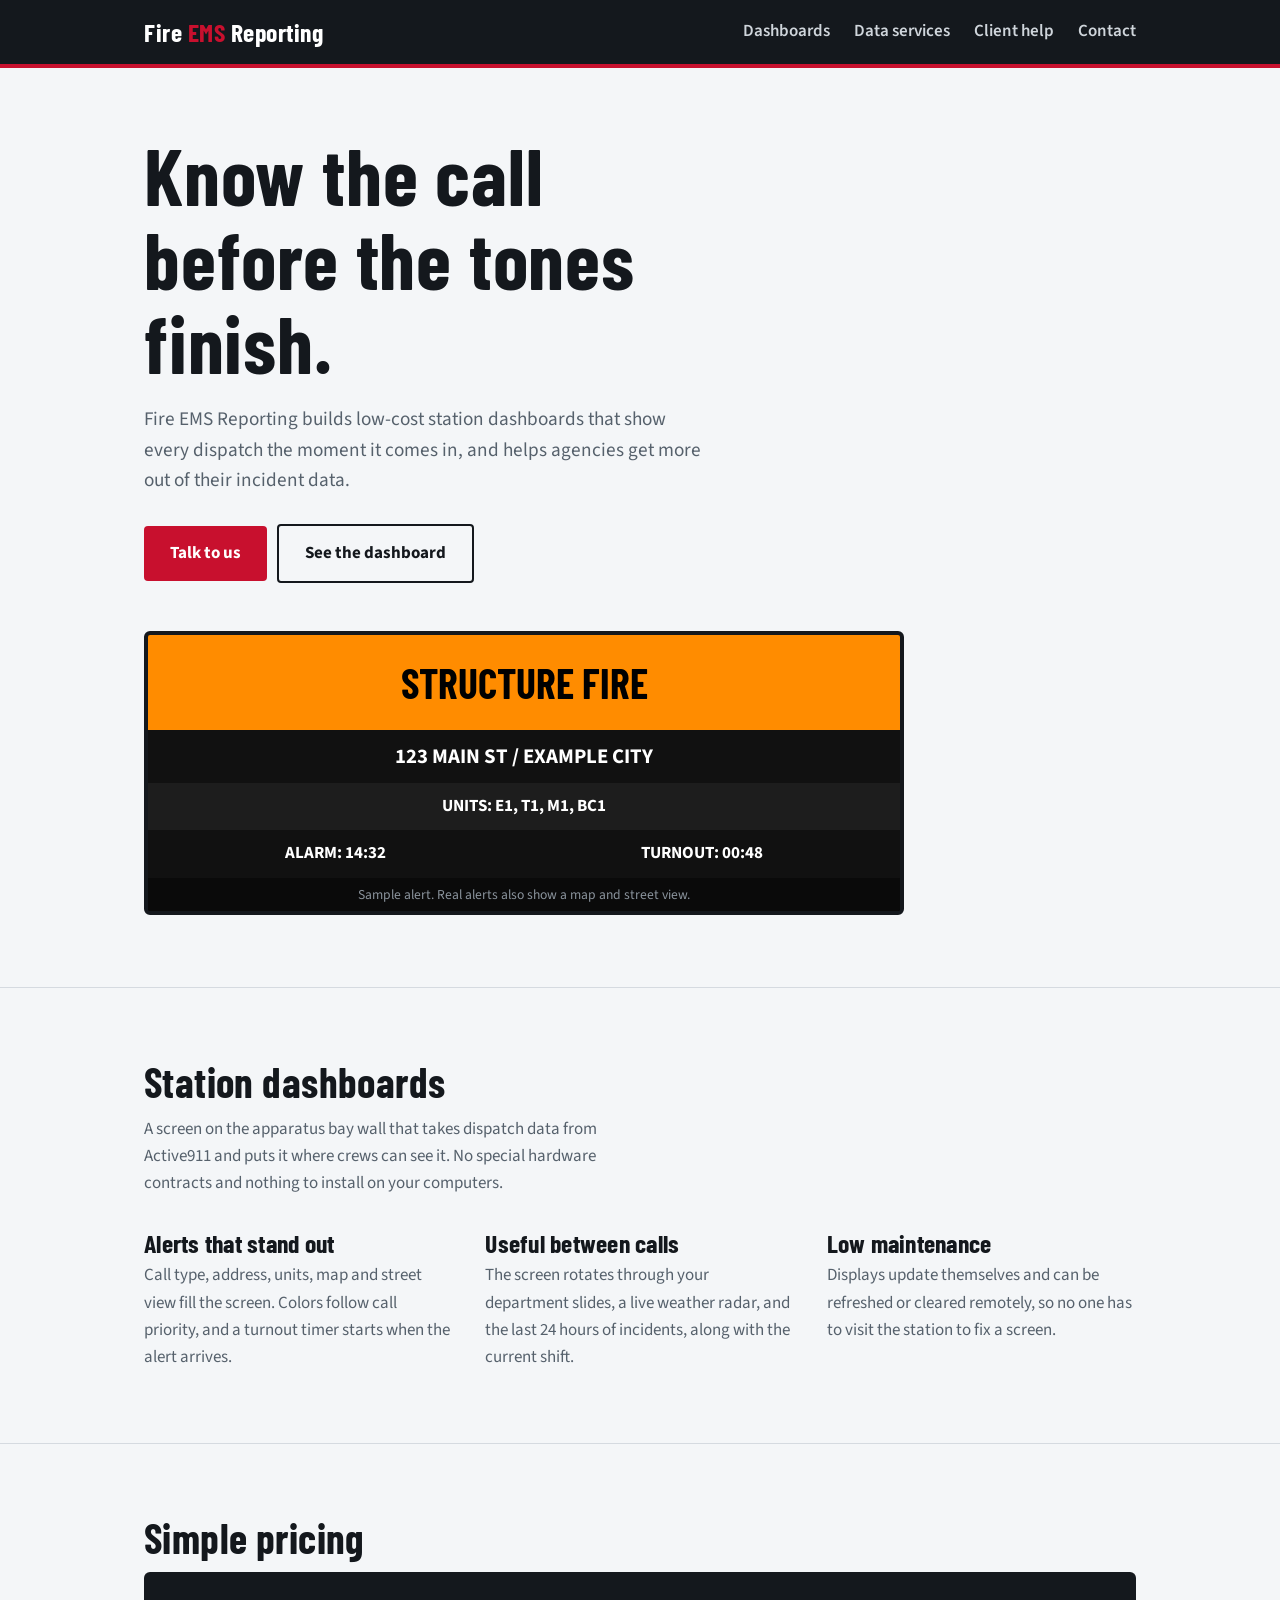
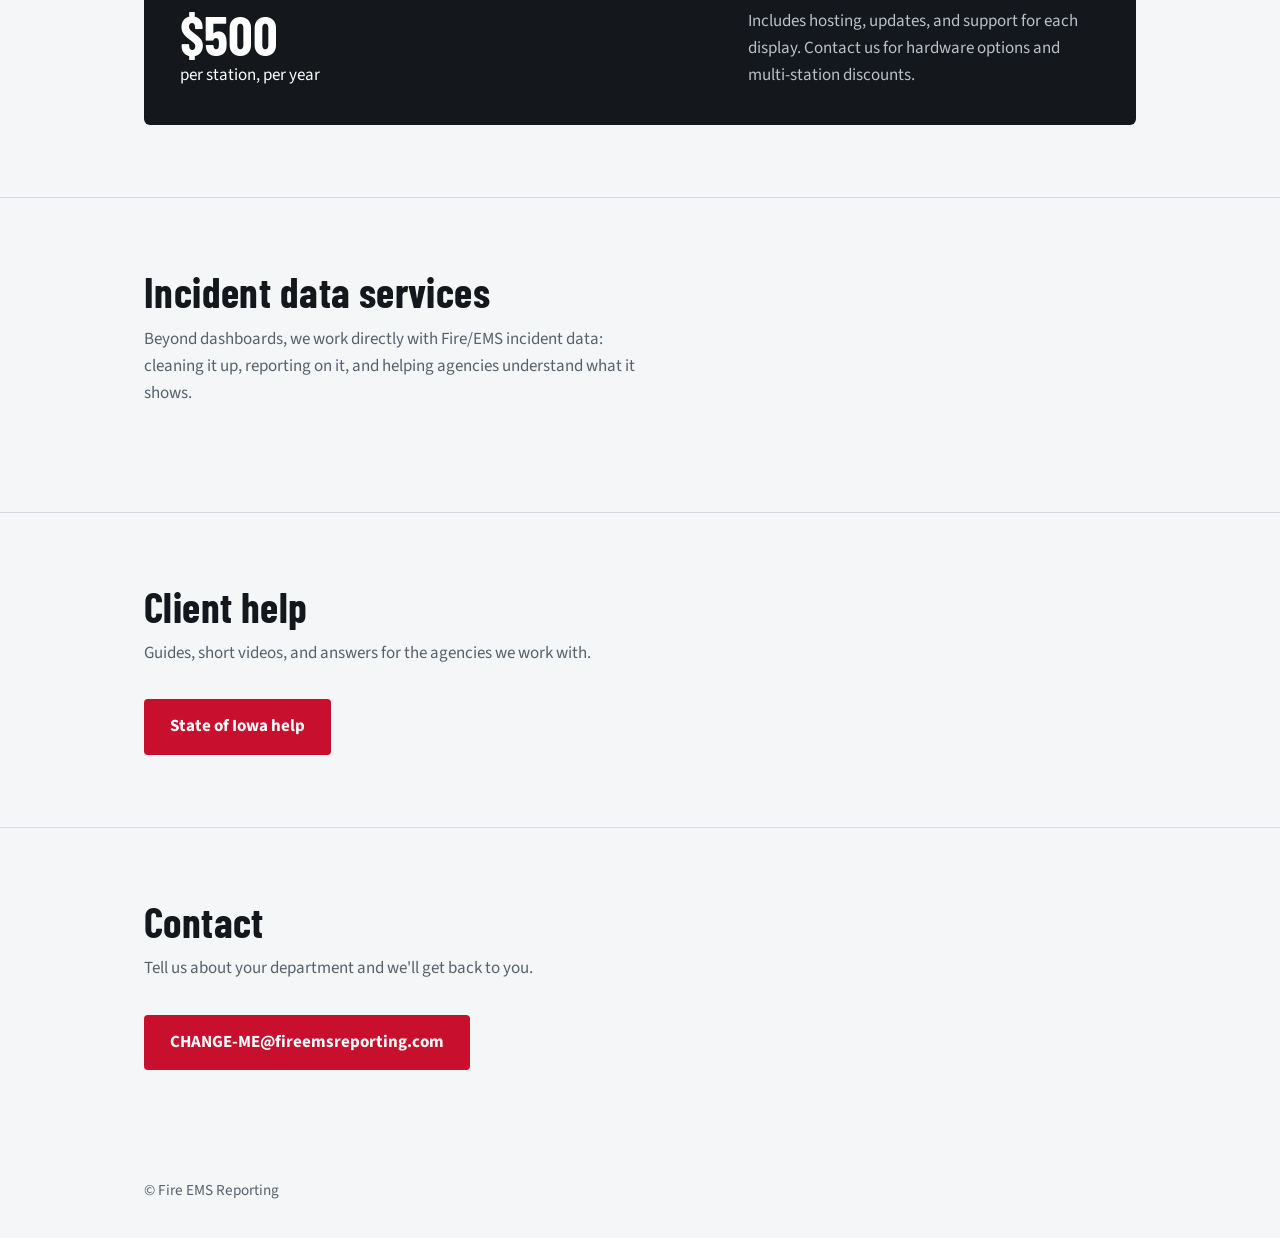
==== index.html @ 2711199d "Initial commit" ====
<!DOCTYPE html>
<html lang="en">
<head>
<!-- FER Website v1.1_20261011_1700 -->
<meta charset="UTF-8">
<meta name="viewport" content="width=device-width, initial-scale=1">
<title>Fire EMS Reporting | Station dashboards and incident data services</title>
<meta name="description" content="Live dispatch dashboards for fire stations and incident data services for Fire/EMS agencies.">
<link rel="preconnect" href="https://fonts.googleapis.com">
<link rel="preconnect" href="https://fonts.gstatic.com" crossorigin>
<link href="https://fonts.googleapis.com/css2?family=Barlow+Condensed:wght@600;700&family=Source+Sans+3:wght@400;600;700&display=swap" rel="stylesheet">
<link rel="stylesheet" href="style.css">
</head>
<body>
<header class="site"><div class="wrap">
  <a class="brand" href="/">Fire <b>EMS</b> Reporting</a>
  <nav><a href="#dashboards">Dashboards</a><a href="#services">Data services</a><a href="#clients">Client help</a><a href="#contact">Contact</a></nav>
</div></header>

<main>
<section class="hero"><div class="wrap">
  <h1>Know the call before the tones finish.</h1>
  <p>Fire EMS Reporting builds low-cost station dashboards that show every dispatch the moment it comes in, and helps agencies get more out of their incident data.</p>
  <a class="btn" href="#contact">Talk to us</a><a class="btn alt" href="#dashboards">See the dashboard</a>
  <div class="screen" aria-label="Example of the station dashboard alert screen">
    <div class="nature">STRUCTURE FIRE</div>
    <div class="addr">123 MAIN ST / EXAMPLE CITY</div>
    <div class="units">UNITS: E1, T1, M1, BC1</div>
    <div class="timers"><span>ALARM: 14:32</span><span>TURNOUT: 00:48</span></div>
    <div class="cap">Sample alert. Real alerts also show a map and street view.</div>
  </div>
</div></section>

<section id="dashboards"><div class="wrap">
  <h2>Station dashboards</h2>
  <p class="lede">A screen on the apparatus bay wall that takes dispatch data from Active911 and puts it where crews can see it. No special hardware contracts and nothing to install on your computers.</p>
  <div class="cols">
    <div><h3>Alerts that stand out</h3><p>Call type, address, units, map and street view fill the screen. Colors follow call priority, and a turnout timer starts when the alert arrives.</p></div>
    <div><h3>Useful between calls</h3><p>The screen rotates through your department slides, a live weather radar, and the last 24 hours of incidents, along with the current shift.</p></div>
    <div><h3>Low maintenance</h3><p>Displays update themselves and can be refreshed or cleared remotely, so no one has to visit the station to fix a screen.</p></div>
  </div>
</div></section>

<section id="pricing"><div class="wrap">
  <h2>Simple pricing</h2>
  <div class="price">
    <div><div class="amt">$500</div><div>per station, per year</div></div>
    <p>Includes hosting, updates, and support for each display. Contact us for hardware options and multi-station discounts.</p>
  </div>
</div></section>

<section id="services"><div class="wrap">
  <h2>Incident data services</h2>
  <p class="lede">Beyond dashboards, we work directly with Fire/EMS incident data: cleaning it up, reporting on it, and helping agencies understand what it shows.</p>
</div></section>

<section id="clients"><div class="wrap">
  <h2>Client help</h2>
  <p class="lede">Guides, short videos, and answers for the agencies we work with.</p>
  <a class="btn" href="iowa/">State of Iowa help</a>
</div></section>

<section id="contact" style="border-bottom:0"><div class="wrap">
  <h2>Contact</h2>
  <p class="lede">Tell us about your department and we'll get back to you.</p>
  <a class="btn" href="mailto:CHANGE-ME@fireemsreporting.com">CHANGE-ME@fireemsreporting.com</a>
</div></section>
</main>

<footer><div class="wrap">&copy; Fire EMS Reporting</div></footer>
</body>
</html>
---- style.css ----
/* FER Website v1.1_20261011_1700 */
:root{--bg:#F4F6F8;--ink:#14181D;--steel:#56616C;--line:#D5DAE0;--red:#C8102E;--amber:#FF8C00;--panel:#14181D;--white:#fff}
*{box-sizing:border-box;margin:0;padding:0}
html{scroll-behavior:smooth}
body{background:var(--bg);color:var(--ink);font-family:'Source Sans 3',system-ui,sans-serif;font-size:1.0625rem;line-height:1.6}
h1,h2,h3{font-family:'Barlow Condensed','Arial Narrow',sans-serif;line-height:1.05;letter-spacing:.01em}
a{color:var(--red)}
a:focus-visible,summary:focus-visible,.btn:focus-visible{outline:3px solid var(--amber);outline-offset:3px}
.wrap{max-width:1040px;margin:0 auto;padding:0 24px}
header.site{background:var(--panel);border-bottom:4px solid var(--red)}
header.site .wrap{display:flex;align-items:center;justify-content:space-between;height:64px}
.brand{font-family:'Barlow Condensed',sans-serif;font-weight:700;font-size:1.6rem;color:var(--white);text-decoration:none;letter-spacing:.02em}
.brand b{color:var(--red)}
nav a{color:#cfd5db;text-decoration:none;margin-left:24px;font-weight:600}
nav a:hover{color:var(--white)}
section{padding:72px 0;border-bottom:1px solid var(--line)}
section h2{font-size:2.6rem;font-weight:700;margin-bottom:12px}
.lede{color:var(--steel);max-width:62ch;margin-bottom:32px}
.hero{padding:64px 0 72px}
.hero h1{font-size:clamp(2.8rem,7vw,5rem);font-weight:700;max-width:14ch}
.hero p{max-width:56ch;margin:20px 0 28px;color:var(--steel);font-size:1.2rem}
.btn{display:inline-block;background:var(--red);color:var(--white);padding:14px 26px;border-radius:4px;font-weight:700;text-decoration:none}
.btn.alt{background:transparent;color:var(--ink);border:2px solid var(--ink);margin-left:10px}
.screen{margin-top:48px;background:#000;border:4px solid var(--panel);border-radius:6px;overflow:hidden;max-width:760px}
.screen .nature{background:var(--amber);color:#000;font-family:'Barlow Condensed',sans-serif;font-weight:700;font-size:clamp(1.6rem,4.5vw,2.6rem);text-align:center;padding:14px;animation:pulse 1.4s infinite}
.screen .addr{background:#111;color:#fff;text-align:center;padding:10px;font-weight:700;font-size:clamp(.95rem,2.4vw,1.3rem)}
.screen .units{background:#1d1d1d;color:#fff;text-align:center;padding:10px;font-weight:700}
.screen .timers{display:flex;justify-content:space-around;background:#111;color:#fff;padding:10px;font-weight:700}
.screen .cap{background:#0a0a0a;color:#8a939c;font-size:.85rem;text-align:center;padding:6px}
@keyframes pulse{50%{background:#FF5F00}}
@media (prefers-reduced-motion:reduce){.screen .nature{animation:none}}
.cols{display:grid;grid-template-columns:repeat(auto-fit,minmax(260px,1fr));gap:32px}
.cols h3{font-size:1.6rem;margin-bottom:6px}
.cols p{color:var(--steel)}
.price{background:var(--panel);color:var(--white);padding:36px;border-radius:6px;display:flex;flex-wrap:wrap;gap:24px;align-items:center;justify-content:space-between}
.price .amt{font-family:'Barlow Condensed',sans-serif;font-size:3.4rem;font-weight:700;line-height:1}
.price p{color:#b9c1c9;max-width:44ch}
.videos{display:grid;grid-template-columns:repeat(auto-fit,minmax(280px,1fr));gap:24px}
.vid{background:var(--white);border:1px solid var(--line);border-radius:6px;overflow:hidden}
.vid .frame{aspect-ratio:16/9;background:#e3e7eb;display:flex;align-items:center;justify-content:center;color:var(--steel);font-weight:600}
.vid iframe{width:100%;height:100%;border:0}
.vid h3{font-size:1.3rem;padding:14px 16px 2px}
.vid p{padding:0 16px 16px;color:var(--steel);font-size:.95rem}
details{background:var(--white);border:1px solid var(--line);border-radius:6px;padding:16px 20px;margin-bottom:10px}
summary{font-weight:700;cursor:pointer}
details p{margin-top:10px;color:var(--steel)}
footer{padding:36px 0;color:var(--steel);font-size:.95rem}
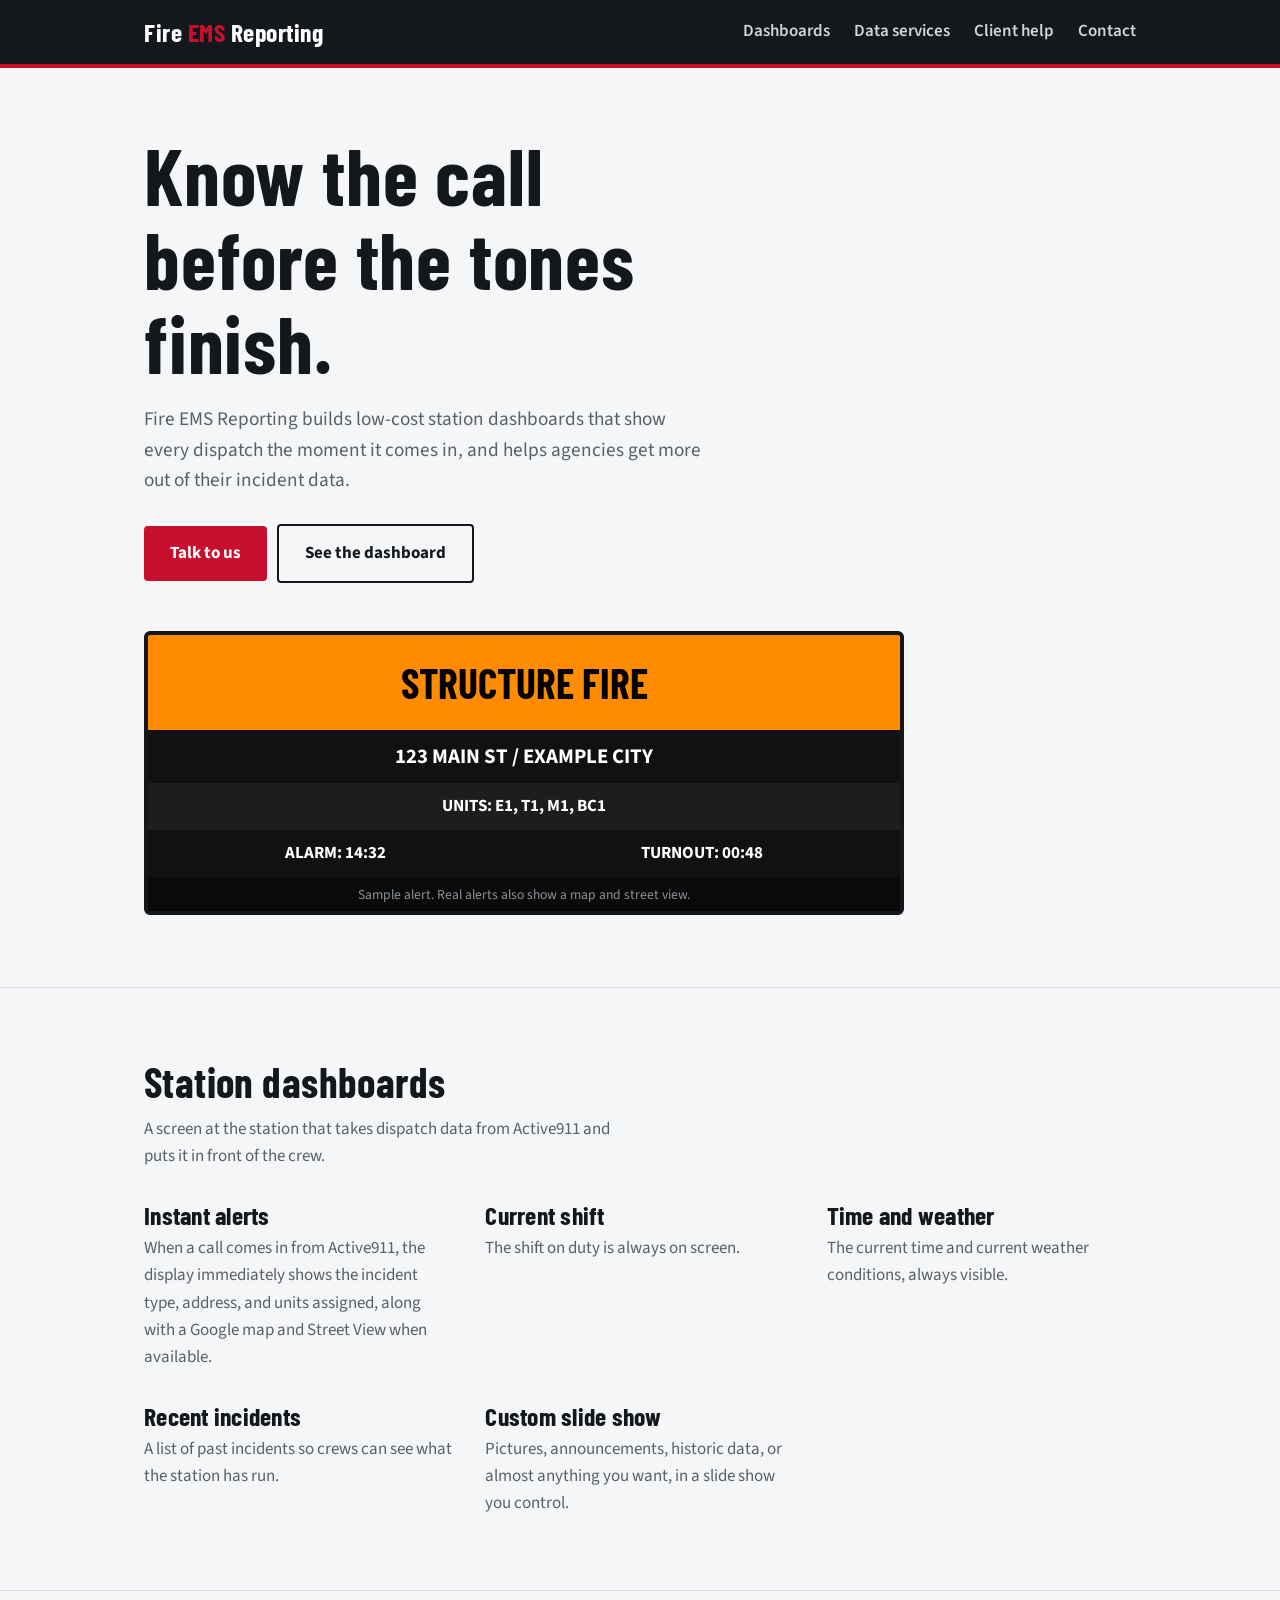
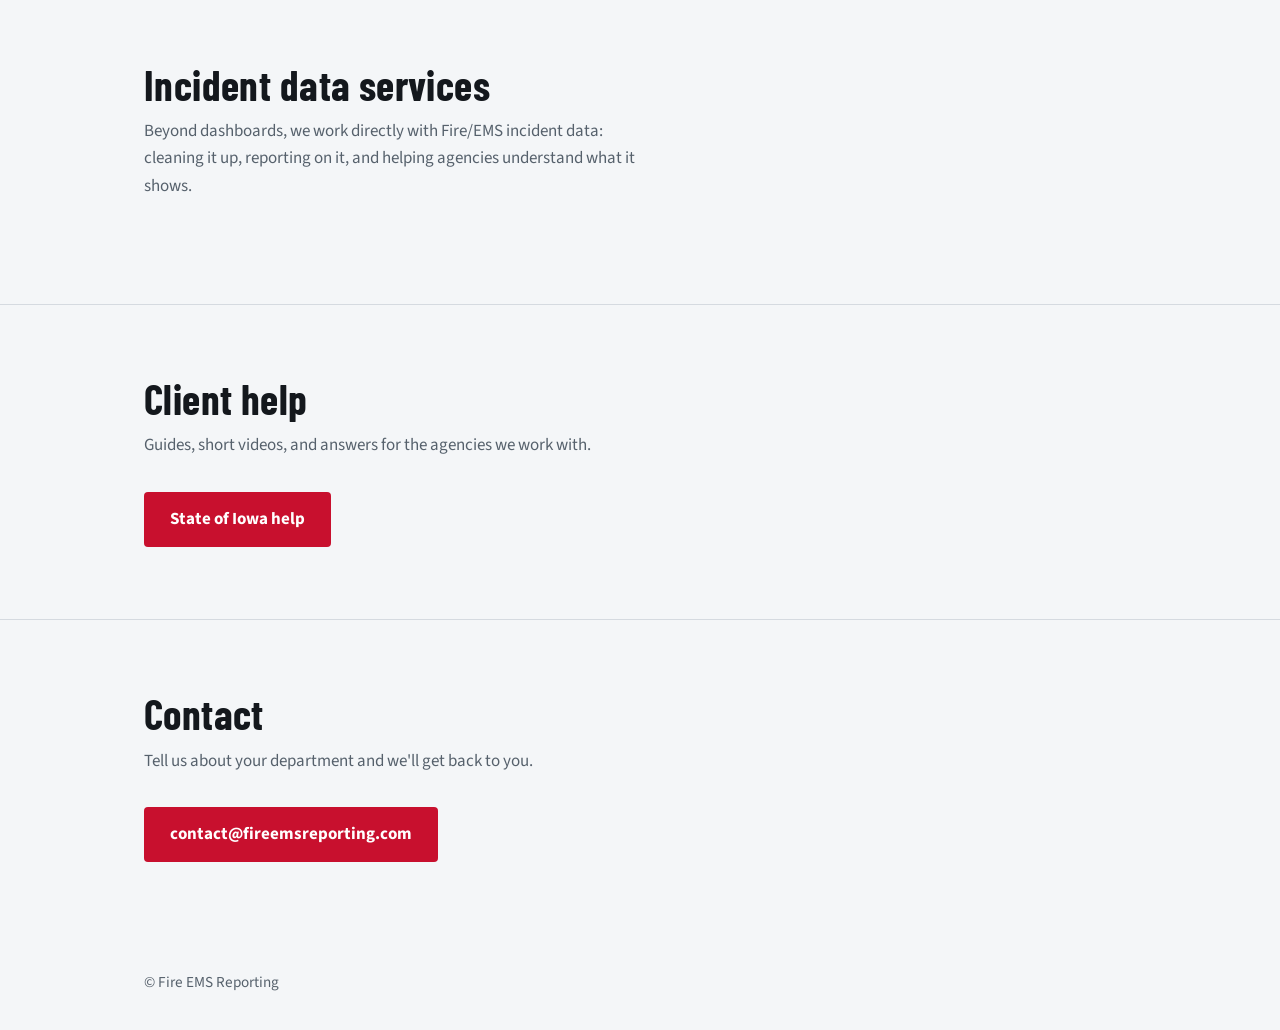
==== commit 874642e4: "Add Updated pricing" ====
--- a/index.html
+++ b/index.html
@@ -1,7 +1,7 @@
 <!DOCTYPE html>
 <html lang="en">
 <head>
-<!-- FER Website v1.1_20261011_1700 -->
+<!-- FER Website v1.3_20261011_1725 -->
 <meta charset="UTF-8">
 <meta name="viewport" content="width=device-width, initial-scale=1">
 <title>Fire EMS Reporting | Station dashboards and incident data services</title>
@@ -33,19 +33,13 @@
 
 <section id="dashboards"><div class="wrap">
   <h2>Station dashboards</h2>
-  <p class="lede">A screen on the apparatus bay wall that takes dispatch data from Active911 and puts it where crews can see it. No special hardware contracts and nothing to install on your computers.</p>
+  <p class="lede">A screen at the station that takes dispatch data from Active911 and puts it in front of the crew.</p>
   <div class="cols">
-    <div><h3>Alerts that stand out</h3><p>Call type, address, units, map and street view fill the screen. Colors follow call priority, and a turnout timer starts when the alert arrives.</p></div>
-    <div><h3>Useful between calls</h3><p>The screen rotates through your department slides, a live weather radar, and the last 24 hours of incidents, along with the current shift.</p></div>
-    <div><h3>Low maintenance</h3><p>Displays update themselves and can be refreshed or cleared remotely, so no one has to visit the station to fix a screen.</p></div>
-  </div>
-</div></section>
-
-<section id="pricing"><div class="wrap">
-  <h2>Simple pricing</h2>
-  <div class="price">
-    <div><div class="amt">$500</div><div>per station, per year</div></div>
-    <p>Includes hosting, updates, and support for each display. Contact us for hardware options and multi-station discounts.</p>
+    <div><h3>Instant alerts</h3><p>When a call comes in from Active911, the display immediately shows the incident type, address, and units assigned, along with a Google map and Street View when available.</p></div>
+    <div><h3>Current shift</h3><p>The shift on duty is always on screen.</p></div>
+    <div><h3>Time and weather</h3><p>The current time and current weather conditions, always visible.</p></div>
+    <div><h3>Recent incidents</h3><p>A list of past incidents so crews can see what the station has run.</p></div>
+    <div><h3>Custom slide show</h3><p>Pictures, announcements, historic data, or almost anything you want, in a slide show you control.</p></div>
   </div>
 </div></section>
 
@@ -63,7 +57,7 @@
 <section id="contact" style="border-bottom:0"><div class="wrap">
   <h2>Contact</h2>
   <p class="lede">Tell us about your department and we'll get back to you.</p>
-  <a class="btn" href="mailto:CHANGE-ME@fireemsreporting.com">CHANGE-ME@fireemsreporting.com</a>
+  <a class="btn" href="mailto:contact@fireemsreporting.com">contact@fireemsreporting.com</a>
 </div></section>
 </main>
 
--- a/style.css
+++ b/style.css
@@ -1,4 +1,4 @@
-/* FER Website v1.1_20261011_1700 */
+/* FER Website v1.3_20261011_1725 */
 :root{--bg:#F4F6F8;--ink:#14181D;--steel:#56616C;--line:#D5DAE0;--red:#C8102E;--amber:#FF8C00;--panel:#14181D;--white:#fff}
 *{box-sizing:border-box;margin:0;padding:0}
 html{scroll-behavior:smooth}
@@ -32,9 +32,6 @@
 .cols{display:grid;grid-template-columns:repeat(auto-fit,minmax(260px,1fr));gap:32px}
 .cols h3{font-size:1.6rem;margin-bottom:6px}
 .cols p{color:var(--steel)}
-.price{background:var(--panel);color:var(--white);padding:36px;border-radius:6px;display:flex;flex-wrap:wrap;gap:24px;align-items:center;justify-content:space-between}
-.price .amt{font-family:'Barlow Condensed',sans-serif;font-size:3.4rem;font-weight:700;line-height:1}
-.price p{color:#b9c1c9;max-width:44ch}
 .videos{display:grid;grid-template-columns:repeat(auto-fit,minmax(280px,1fr));gap:24px}
 .vid{background:var(--white);border:1px solid var(--line);border-radius:6px;overflow:hidden}
 .vid .frame{aspect-ratio:16/9;background:#e3e7eb;display:flex;align-items:center;justify-content:center;color:var(--steel);font-weight:600}
@@ -45,3 +42,12 @@
 summary{font-weight:700;cursor:pointer}
 details p{margin-top:10px;color:var(--steel)}
 footer{padding:36px 0;color:var(--steel);font-size:.95rem}
+nav{display:flex;flex-wrap:wrap;justify-content:flex-end}
+@media (max-width:640px){
+  header.site .wrap{height:auto;flex-direction:column;align-items:flex-start;padding-top:12px;padding-bottom:12px;gap:4px}
+  nav{justify-content:flex-start}
+  nav a{margin:0 16px 0 0;font-size:.95rem}
+  section{padding:48px 0}
+  section h2{font-size:2.1rem}
+  .btn.alt{margin:12px 0 0}
+}
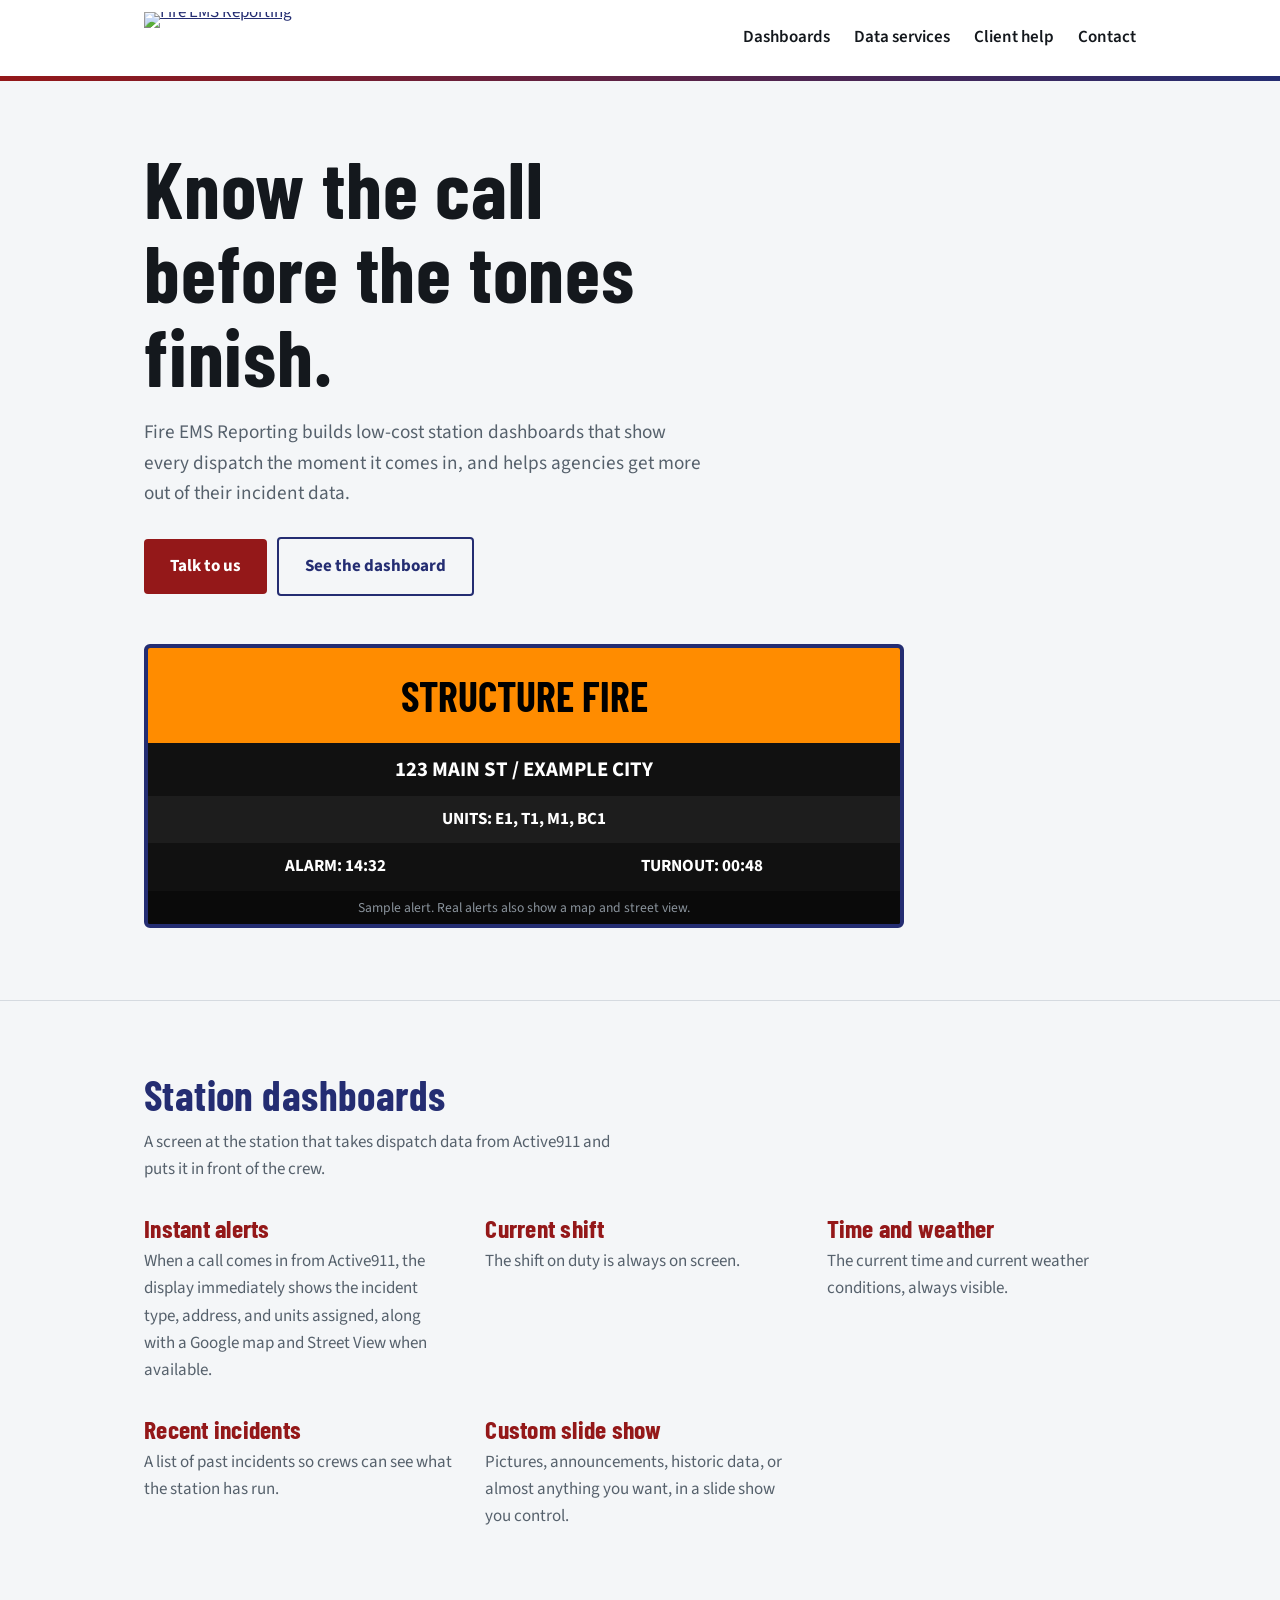
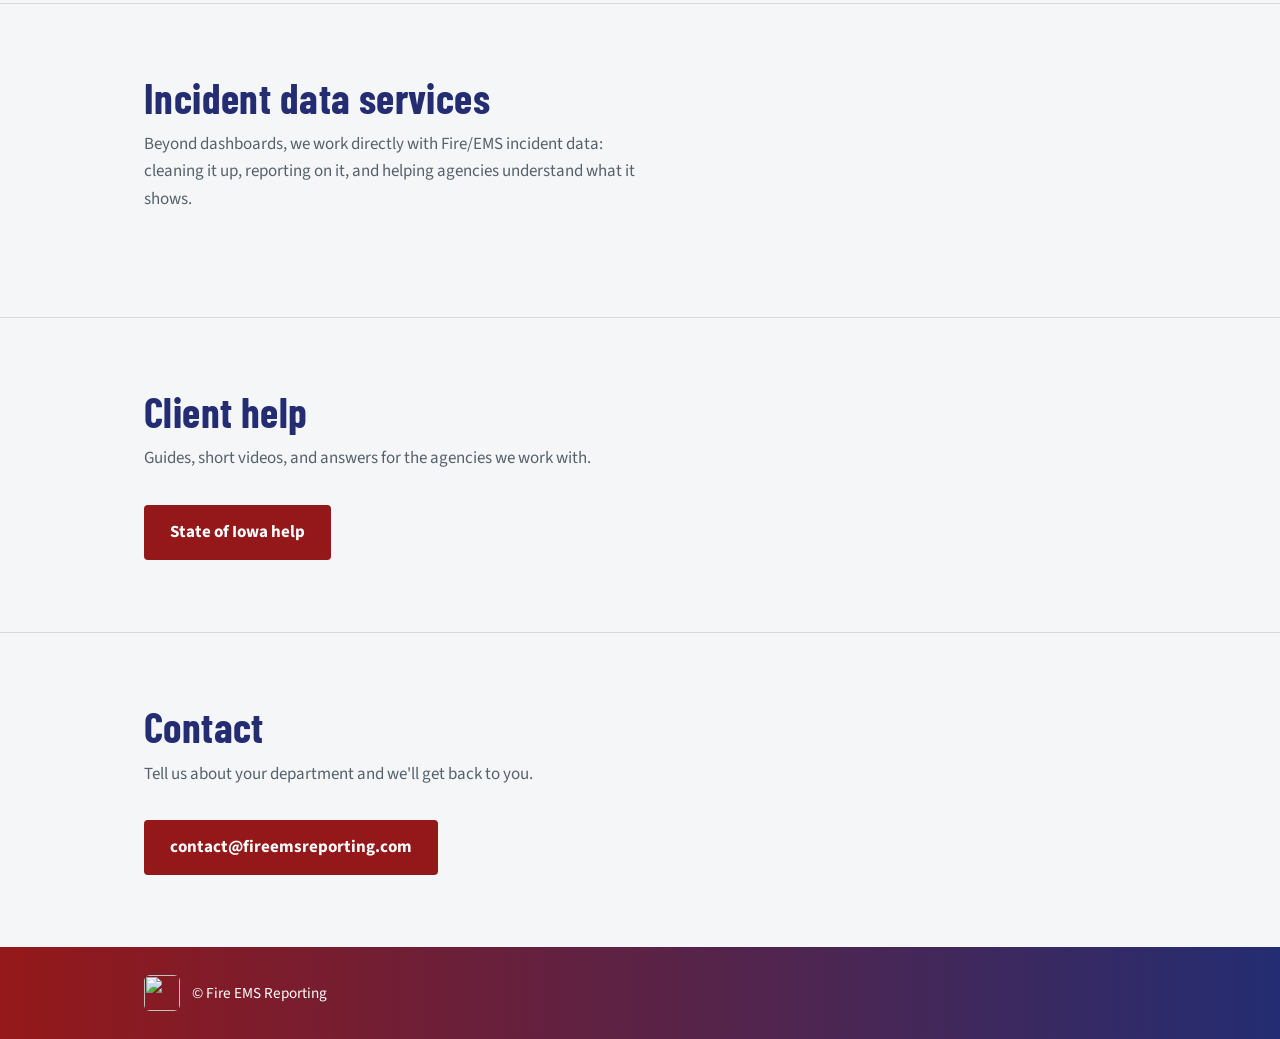
==== commit 00f5b2bb: "Udpate Added icons/color scheme" ====
--- a/index.html
+++ b/index.html
@@ -1,7 +1,7 @@
 <!DOCTYPE html>
 <html lang="en">
 <head>
-<!-- FER Website v1.3_20261011_1725 -->
+<!-- FER Website v1.4_20261011_1815 -->
 <meta charset="UTF-8">
 <meta name="viewport" content="width=device-width, initial-scale=1">
 <title>Fire EMS Reporting | Station dashboards and incident data services</title>
@@ -9,11 +9,13 @@
 <link rel="preconnect" href="https://fonts.googleapis.com">
 <link rel="preconnect" href="https://fonts.gstatic.com" crossorigin>
 <link href="https://fonts.googleapis.com/css2?family=Barlow+Condensed:wght@600;700&family=Source+Sans+3:wght@400;600;700&display=swap" rel="stylesheet">
+<link rel="icon" type="image/png" href="assets/favicon.png">
+<link rel="apple-touch-icon" href="assets/apple-touch-icon.png">
 <link rel="stylesheet" href="style.css">
 </head>
 <body>
 <header class="site"><div class="wrap">
-  <a class="brand" href="/">Fire <b>EMS</b> Reporting</a>
+  <a class="brand" href="/"><img src="assets/logo.png" alt="Fire EMS Reporting" width="148" height="52"></a>
   <nav><a href="#dashboards">Dashboards</a><a href="#services">Data services</a><a href="#clients">Client help</a><a href="#contact">Contact</a></nav>
 </div></header>
 
@@ -61,6 +63,6 @@
 </div></section>
 </main>
 
-<footer><div class="wrap">&copy; Fire EMS Reporting</div></footer>
+<footer><div class="wrap"><img src="assets/favicon.png" alt="">&copy; Fire EMS Reporting</div></footer>
 </body>
 </html>
--- a/style.css
+++ b/style.css
@@ -1,27 +1,27 @@
-/* FER Website v1.3_20261011_1725 */
-:root{--bg:#F4F6F8;--ink:#14181D;--steel:#56616C;--line:#D5DAE0;--red:#C8102E;--amber:#FF8C00;--panel:#14181D;--white:#fff}
+/* FER Website v1.4_20261011_1815 */
+:root{--bg:#F4F6F8;--ink:#14181D;--steel:#56616C;--line:#D5DAE0;--red:#941819;--navy:#242d72;--amber:#FF8C00;--panel:#14181D;--white:#fff}
 *{box-sizing:border-box;margin:0;padding:0}
 html{scroll-behavior:smooth}
 body{background:var(--bg);color:var(--ink);font-family:'Source Sans 3',system-ui,sans-serif;font-size:1.0625rem;line-height:1.6}
 h1,h2,h3{font-family:'Barlow Condensed','Arial Narrow',sans-serif;line-height:1.05;letter-spacing:.01em}
-a{color:var(--red)}
+a{color:var(--navy)}
 a:focus-visible,summary:focus-visible,.btn:focus-visible{outline:3px solid var(--amber);outline-offset:3px}
 .wrap{max-width:1040px;margin:0 auto;padding:0 24px}
-header.site{background:var(--panel);border-bottom:4px solid var(--red)}
-header.site .wrap{display:flex;align-items:center;justify-content:space-between;height:64px}
-.brand{font-family:'Barlow Condensed',sans-serif;font-weight:700;font-size:1.6rem;color:var(--white);text-decoration:none;letter-spacing:.02em}
-.brand b{color:var(--red)}
-nav a{color:#cfd5db;text-decoration:none;margin-left:24px;font-weight:600}
-nav a:hover{color:var(--white)}
+header.site{background:#fff;border-bottom:5px solid;border-image:linear-gradient(90deg,#941819,#242d72) 1}
+header.site .wrap{display:flex;align-items:center;justify-content:space-between;height:76px}
+.brand{display:block;line-height:0}
+.brand img{height:52px;width:auto;display:block}
+nav a{color:var(--ink);text-decoration:none;margin-left:24px;font-weight:600}
+nav a:hover{color:var(--red)}
 section{padding:72px 0;border-bottom:1px solid var(--line)}
-section h2{font-size:2.6rem;font-weight:700;margin-bottom:12px}
+section h2{font-size:2.6rem;font-weight:700;margin-bottom:12px;color:var(--navy)}
 .lede{color:var(--steel);max-width:62ch;margin-bottom:32px}
 .hero{padding:64px 0 72px}
 .hero h1{font-size:clamp(2.8rem,7vw,5rem);font-weight:700;max-width:14ch}
 .hero p{max-width:56ch;margin:20px 0 28px;color:var(--steel);font-size:1.2rem}
 .btn{display:inline-block;background:var(--red);color:var(--white);padding:14px 26px;border-radius:4px;font-weight:700;text-decoration:none}
-.btn.alt{background:transparent;color:var(--ink);border:2px solid var(--ink);margin-left:10px}
-.screen{margin-top:48px;background:#000;border:4px solid var(--panel);border-radius:6px;overflow:hidden;max-width:760px}
+.btn.alt{background:transparent;color:var(--navy);border:2px solid var(--navy);margin-left:10px}
+.screen{margin-top:48px;background:#000;border:4px solid var(--navy);border-radius:6px;overflow:hidden;max-width:760px}
 .screen .nature{background:var(--amber);color:#000;font-family:'Barlow Condensed',sans-serif;font-weight:700;font-size:clamp(1.6rem,4.5vw,2.6rem);text-align:center;padding:14px;animation:pulse 1.4s infinite}
 .screen .addr{background:#111;color:#fff;text-align:center;padding:10px;font-weight:700;font-size:clamp(.95rem,2.4vw,1.3rem)}
 .screen .units{background:#1d1d1d;color:#fff;text-align:center;padding:10px;font-weight:700}
@@ -30,7 +30,7 @@
 @keyframes pulse{50%{background:#FF5F00}}
 @media (prefers-reduced-motion:reduce){.screen .nature{animation:none}}
 .cols{display:grid;grid-template-columns:repeat(auto-fit,minmax(260px,1fr));gap:32px}
-.cols h3{font-size:1.6rem;margin-bottom:6px}
+.cols h3{font-size:1.6rem;margin-bottom:6px;color:var(--red)}
 .cols p{color:var(--steel)}
 .videos{display:grid;grid-template-columns:repeat(auto-fit,minmax(280px,1fr));gap:24px}
 .vid{background:var(--white);border:1px solid var(--line);border-radius:6px;overflow:hidden}
@@ -41,7 +41,9 @@
 details{background:var(--white);border:1px solid var(--line);border-radius:6px;padding:16px 20px;margin-bottom:10px}
 summary{font-weight:700;cursor:pointer}
 details p{margin-top:10px;color:var(--steel)}
-footer{padding:36px 0;color:var(--steel);font-size:.95rem}
+footer{padding:28px 0;color:#fff;font-size:.95rem;background:linear-gradient(90deg,#941819,#242d72)}
+footer .wrap{display:flex;align-items:center;gap:12px}
+footer img{height:36px;width:36px;border-radius:6px}
 nav{display:flex;flex-wrap:wrap;justify-content:flex-end}
 @media (max-width:640px){
   header.site .wrap{height:auto;flex-direction:column;align-items:flex-start;padding-top:12px;padding-bottom:12px;gap:4px}
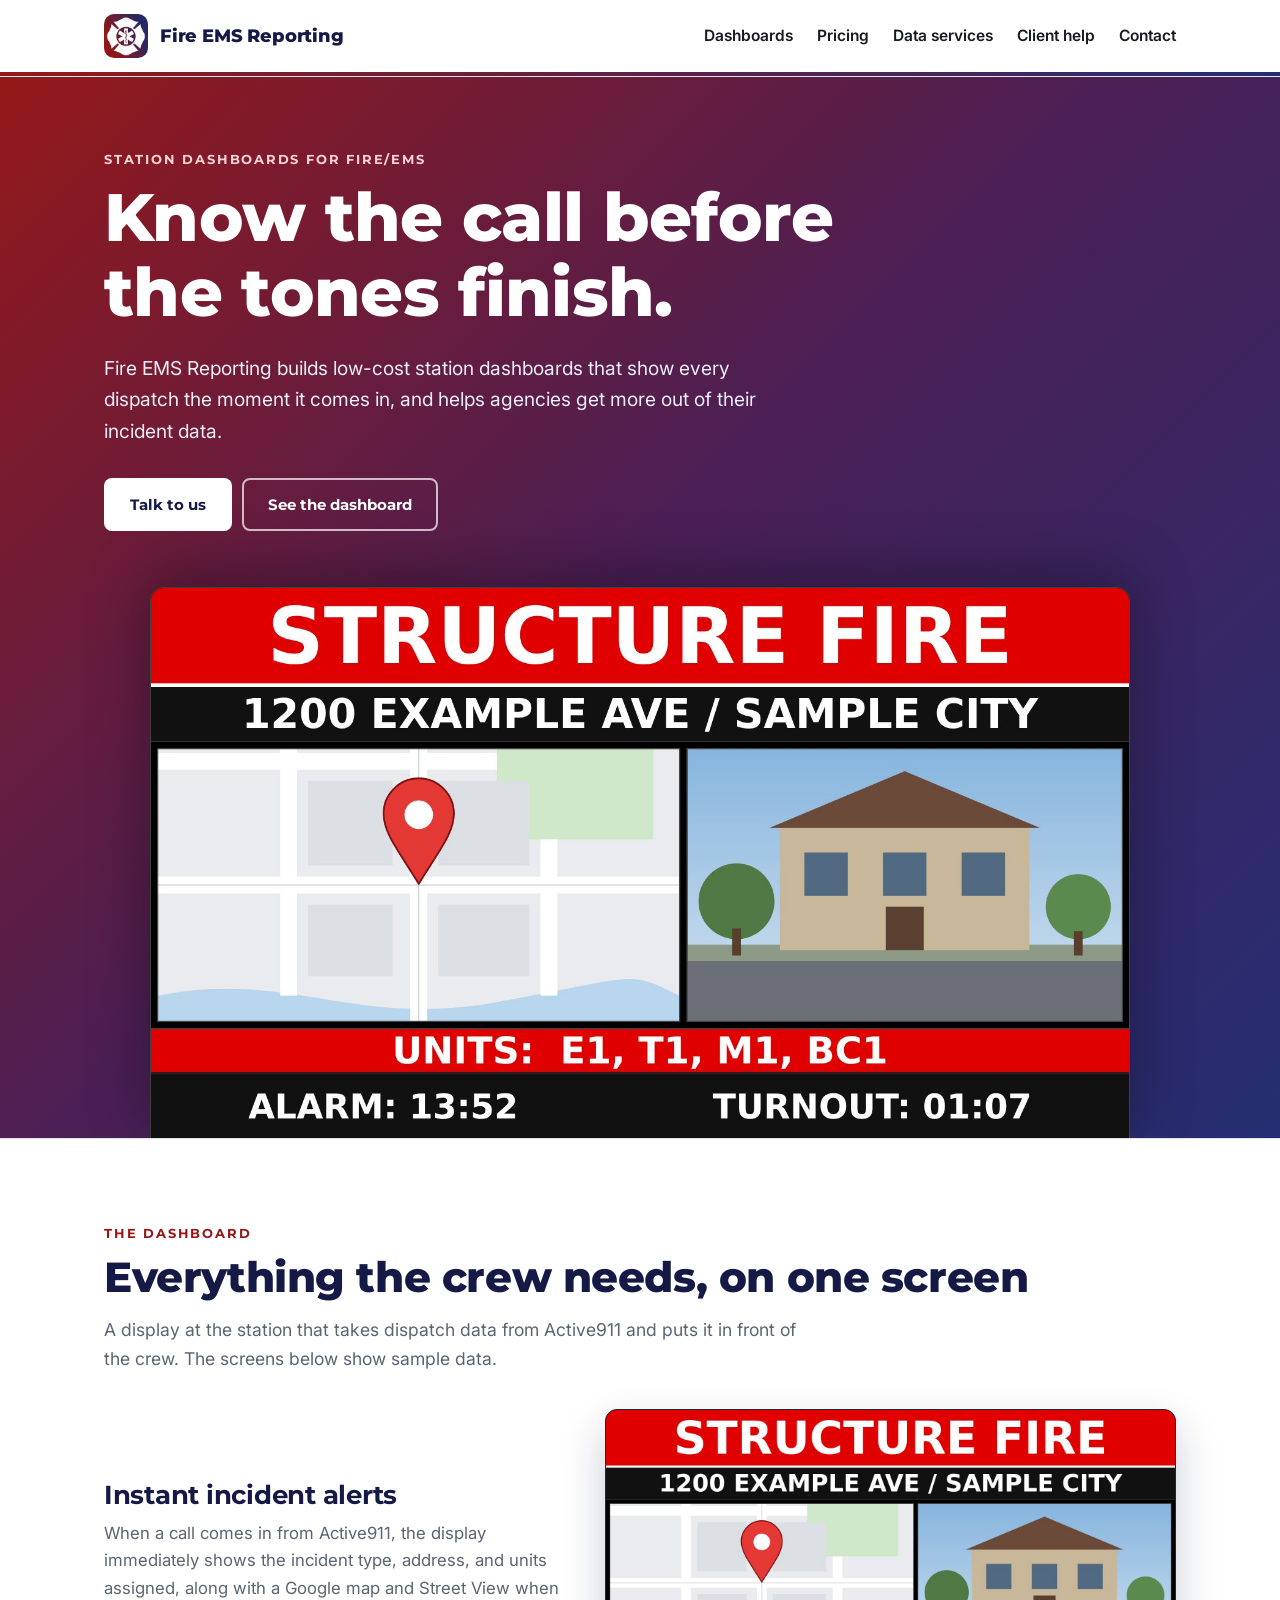
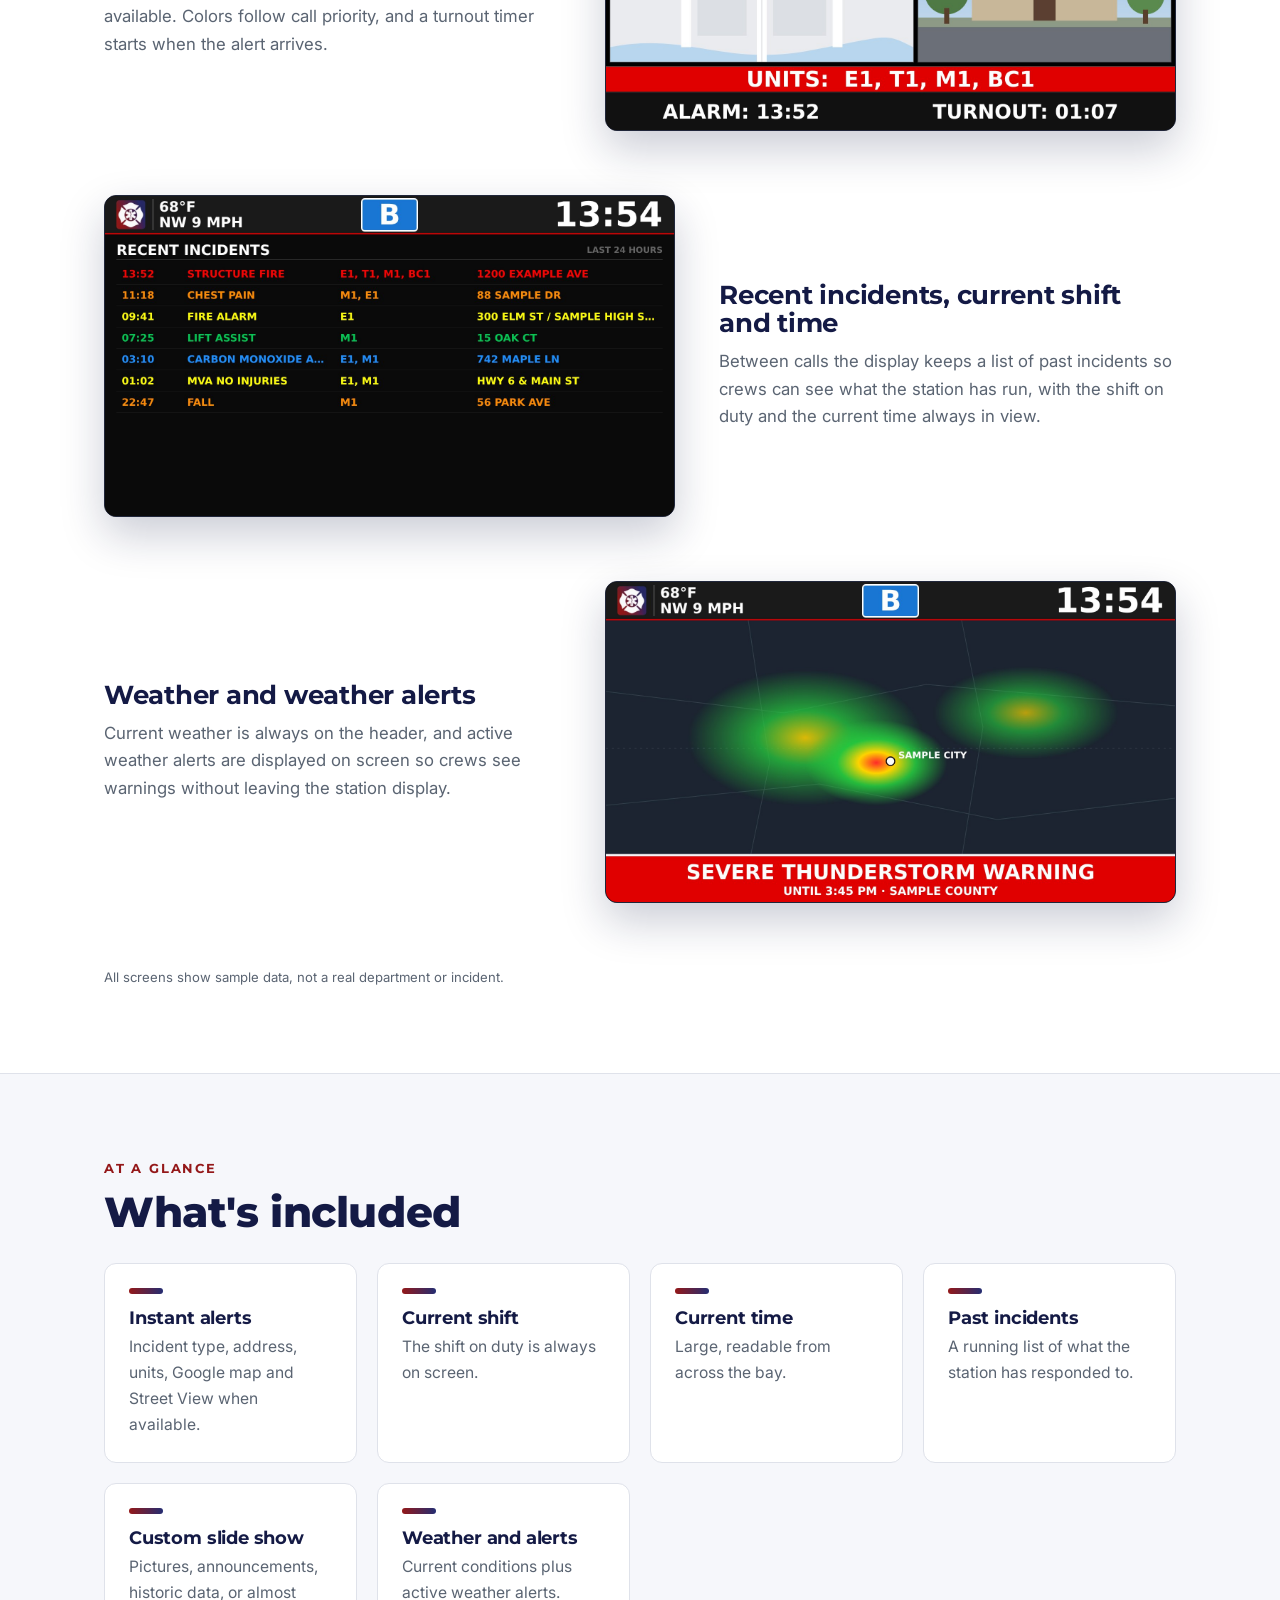
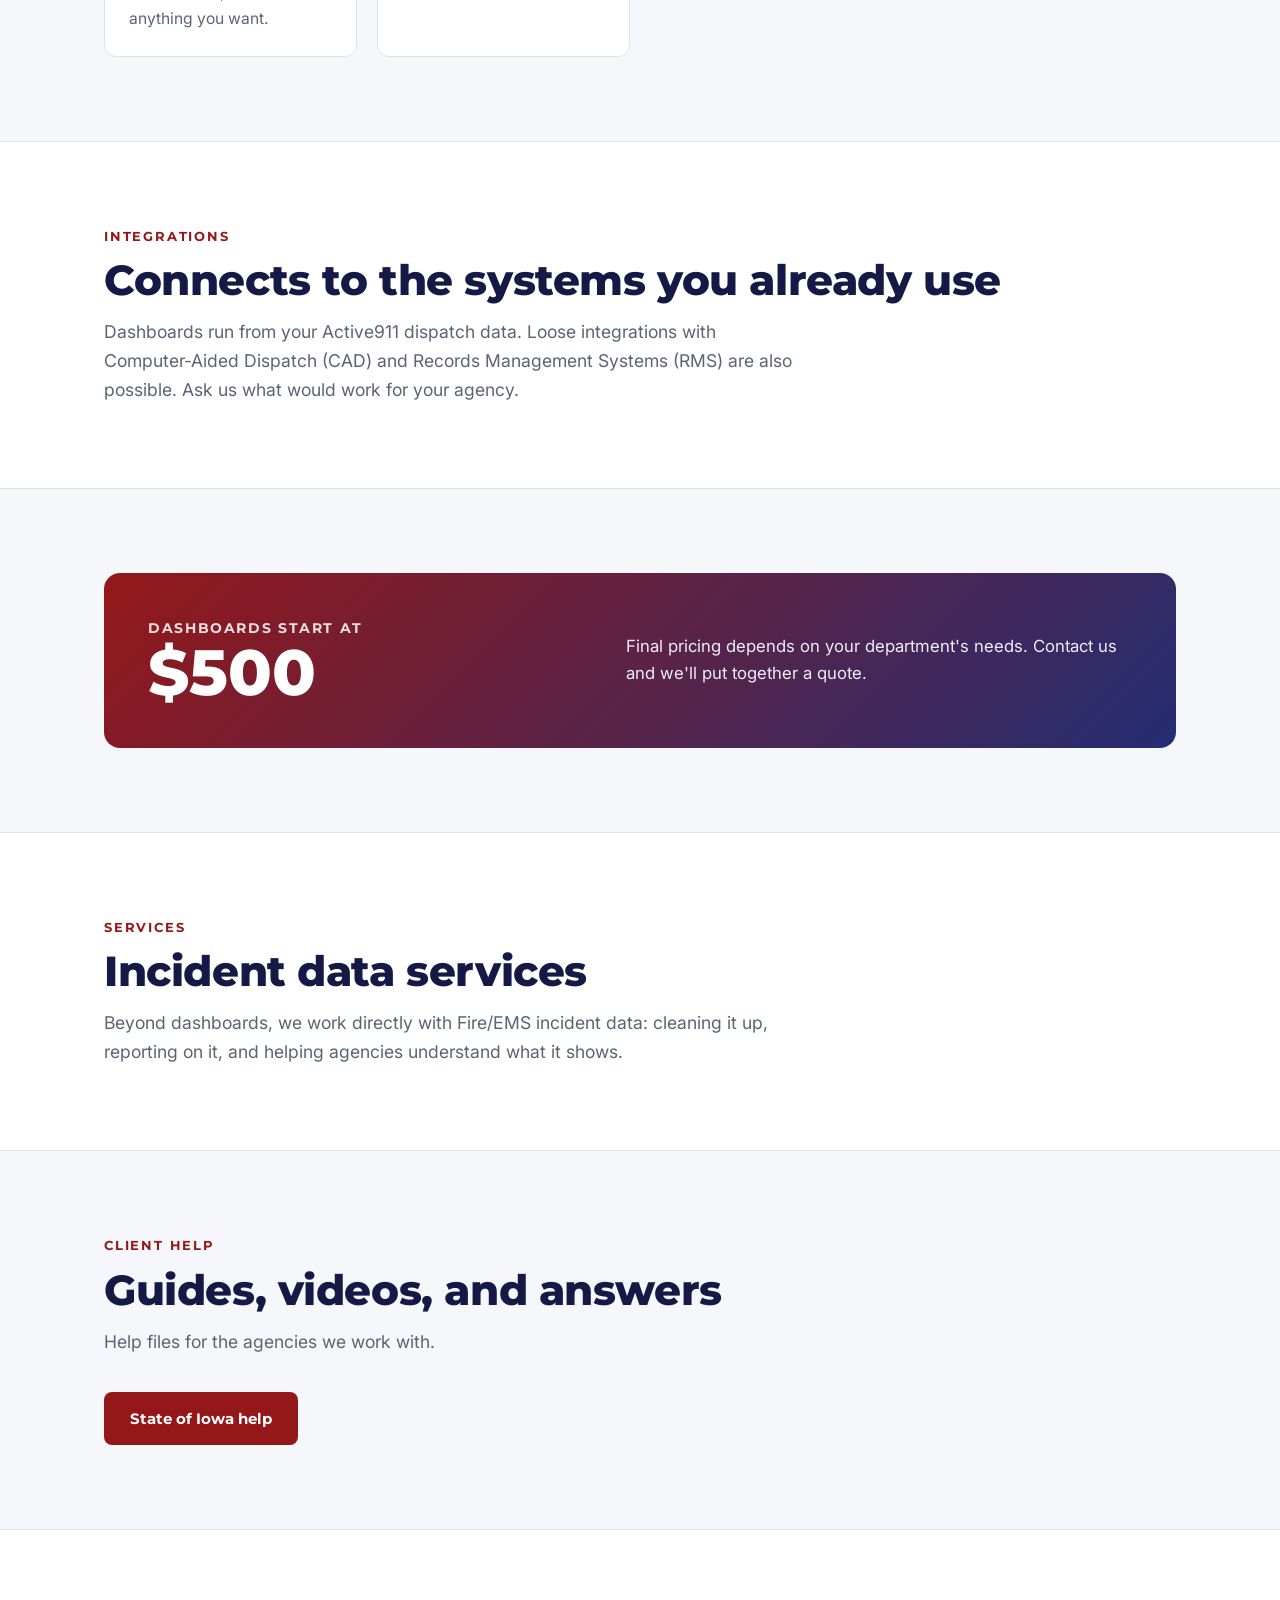
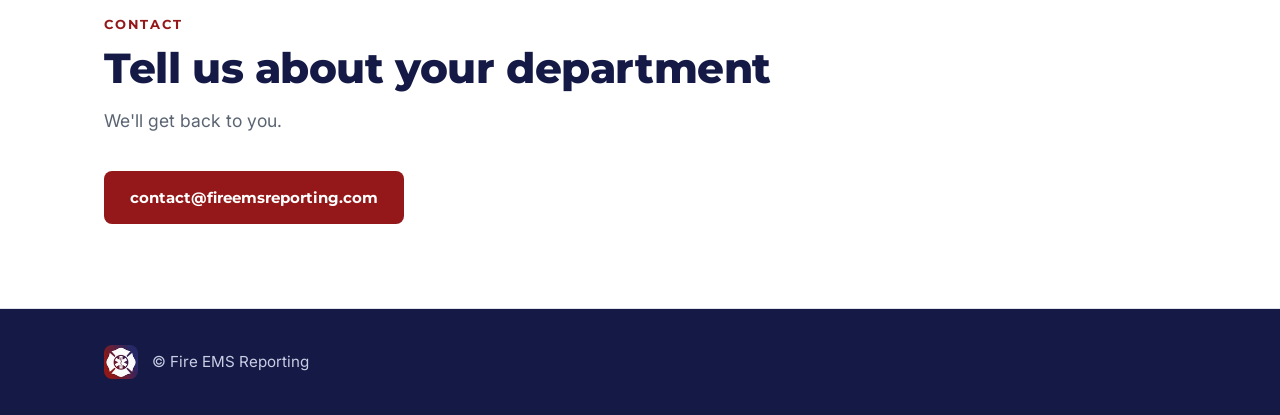
==== commit 8e15204a: "Update with screenshts" ====
--- a/index.html
+++ b/index.html
@@ -1,68 +1,100 @@
 <!DOCTYPE html>
 <html lang="en">
 <head>
-<!-- FER Website v1.4_20261011_1815 -->
 <meta charset="UTF-8">
+<!-- FER Website v1.5_20261020_1115 -->
 <meta name="viewport" content="width=device-width, initial-scale=1">
 <title>Fire EMS Reporting | Station dashboards and incident data services</title>
-<meta name="description" content="Live dispatch dashboards for fire stations and incident data services for Fire/EMS agencies.">
+<meta name="description" content="Low-cost live dispatch dashboards for fire stations, plus incident data services for Fire/EMS agencies.">
+<link rel="icon" type="image/png" href="assets/favicon.png">
+<link rel="apple-touch-icon" href="assets/apple-touch-icon.png">
 <link rel="preconnect" href="https://fonts.googleapis.com">
 <link rel="preconnect" href="https://fonts.gstatic.com" crossorigin>
-<link href="https://fonts.googleapis.com/css2?family=Barlow+Condensed:wght@600;700&family=Source+Sans+3:wght@400;600;700&display=swap" rel="stylesheet">
-<link rel="icon" type="image/png" href="assets/favicon.png">
-<link rel="apple-touch-icon" href="assets/apple-touch-icon.png">
+<link href="https://fonts.googleapis.com/css2?family=Inter:wght@400;500;600&family=Montserrat:wght@600;700;800&display=swap" rel="stylesheet">
 <link rel="stylesheet" href="style.css">
 </head>
 <body>
 <header class="site"><div class="wrap">
-  <a class="brand" href="/"><img src="assets/logo.png" alt="Fire EMS Reporting" width="148" height="52"></a>
-  <nav><a href="#dashboards">Dashboards</a><a href="#services">Data services</a><a href="#clients">Client help</a><a href="#contact">Contact</a></nav>
+  <a class="brand" href="/"><img src="assets/icon-128.png" alt="" width="44" height="44"><span>Fire EMS Reporting</span></a>
+  <nav><a href="#dashboards">Dashboards</a><a href="#pricing">Pricing</a><a href="#services">Data services</a><a href="#clients">Client help</a><a href="#contact">Contact</a></nav>
 </div></header>
 
 <main>
 <section class="hero"><div class="wrap">
+  <div class="eyebrow">Station dashboards for Fire/EMS</div>
   <h1>Know the call before the tones finish.</h1>
   <p>Fire EMS Reporting builds low-cost station dashboards that show every dispatch the moment it comes in, and helps agencies get more out of their incident data.</p>
   <a class="btn" href="#contact">Talk to us</a><a class="btn alt" href="#dashboards">See the dashboard</a>
-  <div class="screen" aria-label="Example of the station dashboard alert screen">
-    <div class="nature">STRUCTURE FIRE</div>
-    <div class="addr">123 MAIN ST / EXAMPLE CITY</div>
-    <div class="units">UNITS: E1, T1, M1, BC1</div>
-    <div class="timers"><span>ALARM: 14:32</span><span>TURNOUT: 00:48</span></div>
-    <div class="cap">Sample alert. Real alerts also show a map and street view.</div>
+  <div class="shot-hero"><img src="assets/screens/alert.jpg" alt="Dashboard alert screen showing a structure fire with map, street view, units and turnout timer" width="1600" height="900"></div>
+</div></section>
+
+<section id="dashboards" class="alt"><div class="wrap">
+  <div class="eyebrow">The dashboard</div>
+  <h2>Everything the crew needs, on one screen</h2>
+  <p class="lede">A display at the station that takes dispatch data from Active911 and puts it in front of the crew. The screens below show sample data.</p>
+
+  <div class="feature">
+    <div class="txt"><h3>Instant incident alerts</h3><p>When a call comes in from Active911, the display immediately shows the incident type, address, and units assigned, along with a Google map and Street View when available. Colors follow call priority, and a turnout timer starts when the alert arrives.</p></div>
+    <div><div class="shot"><img src="assets/screens/alert.jpg" alt="Incident alert screen" loading="lazy" width="1600" height="900"></div></div>
+  </div>
+  <div class="feature flip">
+    <div class="txt"><h3>Recent incidents, current shift and time</h3><p>Between calls the display keeps a list of past incidents so crews can see what the station has run, with the shift on duty and the current time always in view.</p></div>
+    <div><div class="shot"><img src="assets/screens/history.jpg" alt="Recent incidents list with shift and clock" loading="lazy" width="1600" height="900"></div></div>
+  </div>
+  <div class="feature">
+    <div class="txt"><h3>Weather and weather alerts</h3><p>Current weather is always on the header, and active weather alerts are displayed on screen so crews see warnings without leaving the station display.</p></div>
+    <div><div class="shot"><img src="assets/screens/weather.jpg" alt="Weather radar with a severe weather warning banner" loading="lazy" width="1600" height="900"></div></div>
+  </div>
+  <p class="cap">All screens show sample data, not a real department or incident.</p>
+</div></section>
+
+<section><div class="wrap">
+  <div class="eyebrow">At a glance</div>
+  <h2>What's included</h2>
+  <div class="cols" style="margin-top:28px">
+    <div class="card"><div class="dot"></div><h3>Instant alerts</h3><p>Incident type, address, units, Google map and Street View when available.</p></div>
+    <div class="card"><div class="dot"></div><h3>Current shift</h3><p>The shift on duty is always on screen.</p></div>
+    <div class="card"><div class="dot"></div><h3>Current time</h3><p>Large, readable from across the bay.</p></div>
+    <div class="card"><div class="dot"></div><h3>Past incidents</h3><p>A running list of what the station has responded to.</p></div>
+    <div class="card"><div class="dot"></div><h3>Custom slide show</h3><p>Pictures, announcements, historic data, or almost anything you want.</p></div>
+    <div class="card"><div class="dot"></div><h3>Weather and alerts</h3><p>Current conditions plus active weather alerts.</p></div>
   </div>
 </div></section>
 
-<section id="dashboards"><div class="wrap">
-  <h2>Station dashboards</h2>
-  <p class="lede">A screen at the station that takes dispatch data from Active911 and puts it in front of the crew.</p>
-  <div class="cols">
-    <div><h3>Instant alerts</h3><p>When a call comes in from Active911, the display immediately shows the incident type, address, and units assigned, along with a Google map and Street View when available.</p></div>
-    <div><h3>Current shift</h3><p>The shift on duty is always on screen.</p></div>
-    <div><h3>Time and weather</h3><p>The current time and current weather conditions, always visible.</p></div>
-    <div><h3>Recent incidents</h3><p>A list of past incidents so crews can see what the station has run.</p></div>
-    <div><h3>Custom slide show</h3><p>Pictures, announcements, historic data, or almost anything you want, in a slide show you control.</p></div>
+<section class="alt"><div class="wrap">
+  <div class="eyebrow">Integrations</div>
+  <h2>Connects to the systems you already use</h2>
+  <p class="lede" style="margin-bottom:0">Dashboards run from your Active911 dispatch data. Loose integrations with Computer-Aided Dispatch (CAD) and Records Management Systems (RMS) are also possible. Ask us what would work for your agency.</p>
+</div></section>
+
+<section id="pricing"><div class="wrap">
+  <div class="pricing">
+    <div><div class="from">Dashboards start at</div><div class="amt">$500</div></div>
+    <p>Final pricing depends on your department's needs. Contact us and we'll put together a quote.</p>
   </div>
 </div></section>
 
-<section id="services"><div class="wrap">
+<section id="services" class="alt"><div class="wrap">
+  <div class="eyebrow">Services</div>
   <h2>Incident data services</h2>
-  <p class="lede">Beyond dashboards, we work directly with Fire/EMS incident data: cleaning it up, reporting on it, and helping agencies understand what it shows.</p>
+  <p class="lede" style="margin-bottom:0">Beyond dashboards, we work directly with Fire/EMS incident data: cleaning it up, reporting on it, and helping agencies understand what it shows.</p>
 </div></section>
 
 <section id="clients"><div class="wrap">
-  <h2>Client help</h2>
-  <p class="lede">Guides, short videos, and answers for the agencies we work with.</p>
+  <div class="eyebrow">Client help</div>
+  <h2>Guides, videos, and answers</h2>
+  <p class="lede">Help files for the agencies we work with.</p>
   <a class="btn" href="iowa/">State of Iowa help</a>
 </div></section>
 
-<section id="contact" style="border-bottom:0"><div class="wrap">
-  <h2>Contact</h2>
-  <p class="lede">Tell us about your department and we'll get back to you.</p>
+<section id="contact" class="alt"><div class="wrap">
+  <div class="eyebrow">Contact</div>
+  <h2>Tell us about your department</h2>
+  <p class="lede">We'll get back to you.</p>
   <a class="btn" href="mailto:contact@fireemsreporting.com">contact@fireemsreporting.com</a>
 </div></section>
 </main>
 
-<footer><div class="wrap"><img src="assets/favicon.png" alt="">&copy; Fire EMS Reporting</div></footer>
+<footer><div class="wrap"><img src="assets/favicon.png" alt=""><span>&copy; Fire EMS Reporting</span></div></footer>
 </body>
 </html>
--- a/style.css
+++ b/style.css
@@ -1,55 +1,73 @@
-/* FER Website v1.4_20261011_1815 */
-:root{--bg:#F4F6F8;--ink:#14181D;--steel:#56616C;--line:#D5DAE0;--red:#941819;--navy:#242d72;--amber:#FF8C00;--panel:#14181D;--white:#fff}
+/* FER Website v1.5_20261020_1115 */
+:root{--red:#941819;--red2:#b52024;--navy:#242d72;--navy-d:#141a45;--ink:#161a22;--steel:#5a6472;--line:#dfe2ea;--bg:#f6f7fb;--white:#fff;--amber:#FF8C00}
 *{box-sizing:border-box;margin:0;padding:0}
 html{scroll-behavior:smooth}
-body{background:var(--bg);color:var(--ink);font-family:'Source Sans 3',system-ui,sans-serif;font-size:1.0625rem;line-height:1.6}
-h1,h2,h3{font-family:'Barlow Condensed','Arial Narrow',sans-serif;line-height:1.05;letter-spacing:.01em}
+body{background:var(--bg);color:var(--ink);font-family:'Inter',system-ui,sans-serif;font-size:1.05rem;line-height:1.65}
+h1,h2,h3{font-family:'Montserrat','Inter',sans-serif;line-height:1.12;letter-spacing:-.01em}
 a{color:var(--navy)}
 a:focus-visible,summary:focus-visible,.btn:focus-visible{outline:3px solid var(--amber);outline-offset:3px}
-.wrap{max-width:1040px;margin:0 auto;padding:0 24px}
-header.site{background:#fff;border-bottom:5px solid;border-image:linear-gradient(90deg,#941819,#242d72) 1}
-header.site .wrap{display:flex;align-items:center;justify-content:space-between;height:76px}
-.brand{display:block;line-height:0}
-.brand img{height:52px;width:auto;display:block}
-nav a{color:var(--ink);text-decoration:none;margin-left:24px;font-weight:600}
+.wrap{max-width:1120px;margin:0 auto;padding:0 24px}
+header.site{background:rgba(255,255,255,.96);backdrop-filter:blur(8px);position:sticky;top:0;z-index:10;border-bottom:1px solid var(--line)}
+header.site::after{content:"";display:block;height:4px;background:linear-gradient(90deg,var(--red),var(--navy))}
+header.site .wrap{display:flex;align-items:center;justify-content:space-between;height:72px}
+.brand{display:flex;align-items:center;gap:12px;text-decoration:none;color:var(--navy-d);font-family:'Montserrat',sans-serif;font-weight:800;font-size:1.15rem;letter-spacing:-.01em}
+.brand img{height:44px;width:44px;border-radius:10px;display:block}
+nav{display:flex;flex-wrap:wrap;justify-content:flex-end;gap:4px 24px}
+nav a{color:var(--ink);text-decoration:none;font-weight:600;font-size:.97rem}
 nav a:hover{color:var(--red)}
-section{padding:72px 0;border-bottom:1px solid var(--line)}
-section h2{font-size:2.6rem;font-weight:700;margin-bottom:12px;color:var(--navy)}
-.lede{color:var(--steel);max-width:62ch;margin-bottom:32px}
-.hero{padding:64px 0 72px}
-.hero h1{font-size:clamp(2.8rem,7vw,5rem);font-weight:700;max-width:14ch}
-.hero p{max-width:56ch;margin:20px 0 28px;color:var(--steel);font-size:1.2rem}
-.btn{display:inline-block;background:var(--red);color:var(--white);padding:14px 26px;border-radius:4px;font-weight:700;text-decoration:none}
-.btn.alt{background:transparent;color:var(--navy);border:2px solid var(--navy);margin-left:10px}
-.screen{margin-top:48px;background:#000;border:4px solid var(--navy);border-radius:6px;overflow:hidden;max-width:760px}
-.screen .nature{background:var(--amber);color:#000;font-family:'Barlow Condensed',sans-serif;font-weight:700;font-size:clamp(1.6rem,4.5vw,2.6rem);text-align:center;padding:14px;animation:pulse 1.4s infinite}
-.screen .addr{background:#111;color:#fff;text-align:center;padding:10px;font-weight:700;font-size:clamp(.95rem,2.4vw,1.3rem)}
-.screen .units{background:#1d1d1d;color:#fff;text-align:center;padding:10px;font-weight:700}
-.screen .timers{display:flex;justify-content:space-around;background:#111;color:#fff;padding:10px;font-weight:700}
-.screen .cap{background:#0a0a0a;color:#8a939c;font-size:.85rem;text-align:center;padding:6px}
-@keyframes pulse{50%{background:#FF5F00}}
-@media (prefers-reduced-motion:reduce){.screen .nature{animation:none}}
-.cols{display:grid;grid-template-columns:repeat(auto-fit,minmax(260px,1fr));gap:32px}
-.cols h3{font-size:1.6rem;margin-bottom:6px;color:var(--red)}
-.cols p{color:var(--steel)}
+.eyebrow{font-family:'Montserrat',sans-serif;font-weight:700;font-size:.8rem;letter-spacing:.14em;text-transform:uppercase;color:var(--red);margin-bottom:10px}
+section{padding:84px 0}
+section.alt{background:var(--white);border-top:1px solid var(--line);border-bottom:1px solid var(--line)}
+section h2{font-size:clamp(1.9rem,4vw,2.6rem);font-weight:800;margin-bottom:14px;color:var(--navy-d)}
+.lede{color:var(--steel);max-width:64ch;margin-bottom:36px;font-size:1.1rem}
+.hero{background:linear-gradient(135deg,var(--red) 0%,#4a1f55 48%,var(--navy) 100%);color:#fff;padding:72px 0 0;overflow:hidden}
+.hero .eyebrow{color:#ffd3d6}
+.hero h1{font-size:clamp(2.4rem,6vw,4.2rem);font-weight:800;max-width:16ch}
+.hero p{max-width:58ch;margin:22px 0 30px;font-size:1.2rem;color:#eceefa}
+.btn{display:inline-block;background:var(--red);color:#fff;padding:14px 26px;border-radius:8px;font-weight:700;text-decoration:none;font-family:'Montserrat',sans-serif;font-size:.95rem}
+.btn:hover{background:var(--red2)}
+.hero .btn{background:#fff;color:var(--navy-d)}
+.hero .btn:hover{background:#eceefa}
+.btn.alt{background:transparent;color:#fff;border:2px solid rgba(255,255,255,.7);margin-left:10px;padding:12px 24px}
+.btn.alt:hover{background:rgba(255,255,255,.12)}
+.section-btn.alt{color:var(--navy)}
+.shot-hero{margin:56px auto 0;max-width:980px;border-radius:14px 14px 0 0;overflow:hidden;box-shadow:0 -10px 60px rgba(0,0,0,.35);border:1px solid rgba(255,255,255,.25);border-bottom:0;background:#000}
+.shot-hero img,.shot img{display:block;width:100%;height:auto}
+.cols{display:grid;grid-template-columns:repeat(auto-fit,minmax(250px,1fr));gap:20px}
+.card{background:#fff;border:1px solid var(--line);border-radius:12px;padding:24px}
+section.alt .card{background:var(--bg)}
+.card h3{font-size:1.12rem;margin-bottom:6px;color:var(--navy-d)}
+.card p{color:var(--steel);font-size:.98rem}
+.card .dot{width:34px;height:6px;border-radius:3px;background:linear-gradient(90deg,var(--red),var(--navy));margin-bottom:14px}
+.feature{display:grid;grid-template-columns:1fr 1.25fr;gap:44px;align-items:center;margin-bottom:64px}
+.feature:last-child{margin-bottom:0}
+.feature.flip{grid-template-columns:1.25fr 1fr}.feature.flip .txt{order:2}
+.feature h3{font-size:1.6rem;color:var(--navy-d);margin-bottom:10px}
+.feature p{color:var(--steel)}
+.shot{border-radius:12px;overflow:hidden;border:1px solid #20263a;box-shadow:0 18px 44px rgba(20,26,69,.22);background:#000}
+.cap{font-size:.82rem;color:var(--steel);margin-top:10px}
+.pricing{background:linear-gradient(135deg,var(--red),var(--navy));color:#fff;border-radius:16px;padding:44px;display:flex;flex-wrap:wrap;gap:28px;align-items:center;justify-content:space-between}
+.pricing .from{font-family:'Montserrat',sans-serif;font-weight:700;font-size:.85rem;letter-spacing:.12em;text-transform:uppercase;opacity:.85}
+.pricing .amt{font-family:'Montserrat',sans-serif;font-size:4rem;font-weight:800;line-height:1}
+.pricing p{max-width:46ch;color:#eceefa}
 .videos{display:grid;grid-template-columns:repeat(auto-fit,minmax(280px,1fr));gap:24px}
-.vid{background:var(--white);border:1px solid var(--line);border-radius:6px;overflow:hidden}
-.vid .frame{aspect-ratio:16/9;background:#e3e7eb;display:flex;align-items:center;justify-content:center;color:var(--steel);font-weight:600}
+.vid{background:#fff;border:1px solid var(--line);border-radius:12px;overflow:hidden}
+.vid .frame{aspect-ratio:16/9;background:#e3e6ee;display:flex;align-items:center;justify-content:center;color:var(--steel);font-weight:600}
 .vid iframe{width:100%;height:100%;border:0}
-.vid h3{font-size:1.3rem;padding:14px 16px 2px}
+.vid h3{font-size:1.1rem;padding:14px 16px 2px;color:var(--navy-d)}
 .vid p{padding:0 16px 16px;color:var(--steel);font-size:.95rem}
-details{background:var(--white);border:1px solid var(--line);border-radius:6px;padding:16px 20px;margin-bottom:10px}
+details{background:#fff;border:1px solid var(--line);border-radius:10px;padding:16px 20px;margin-bottom:10px}
 summary{font-weight:700;cursor:pointer}
 details p{margin-top:10px;color:var(--steel)}
-footer{padding:28px 0;color:#fff;font-size:.95rem;background:linear-gradient(90deg,#941819,#242d72)}
-footer .wrap{display:flex;align-items:center;gap:12px}
-footer img{height:36px;width:36px;border-radius:6px}
-nav{display:flex;flex-wrap:wrap;justify-content:flex-end}
+.hero.sub{padding-bottom:56px}
+footer{background:var(--navy-d);color:#c9cde6;padding:36px 0;font-size:.95rem}
+footer .wrap{display:flex;align-items:center;gap:14px;flex-wrap:wrap}
+footer img{height:34px;width:34px;border-radius:8px}
+footer a{color:#fff}
+@media (max-width:820px){.feature,.feature.flip{grid-template-columns:1fr;gap:20px}.feature.flip .txt{order:0}}
 @media (max-width:640px){
-  header.site .wrap{height:auto;flex-direction:column;align-items:flex-start;padding-top:12px;padding-bottom:12px;gap:4px}
-  nav{justify-content:flex-start}
-  nav a{margin:0 16px 0 0;font-size:.95rem}
-  section{padding:48px 0}
-  section h2{font-size:2.1rem}
-  .btn.alt{margin:12px 0 0}
+ header.site .wrap{height:auto;flex-direction:column;align-items:flex-start;padding-top:12px;padding-bottom:12px;gap:8px}
+ nav{justify-content:flex-start;gap:2px 16px}nav a{font-size:.9rem}
+ section{padding:56px 0}.hero{padding-top:48px}
+ .btn.alt{margin:12px 0 0}.pricing{padding:30px}.pricing .amt{font-size:3.2rem}
 }
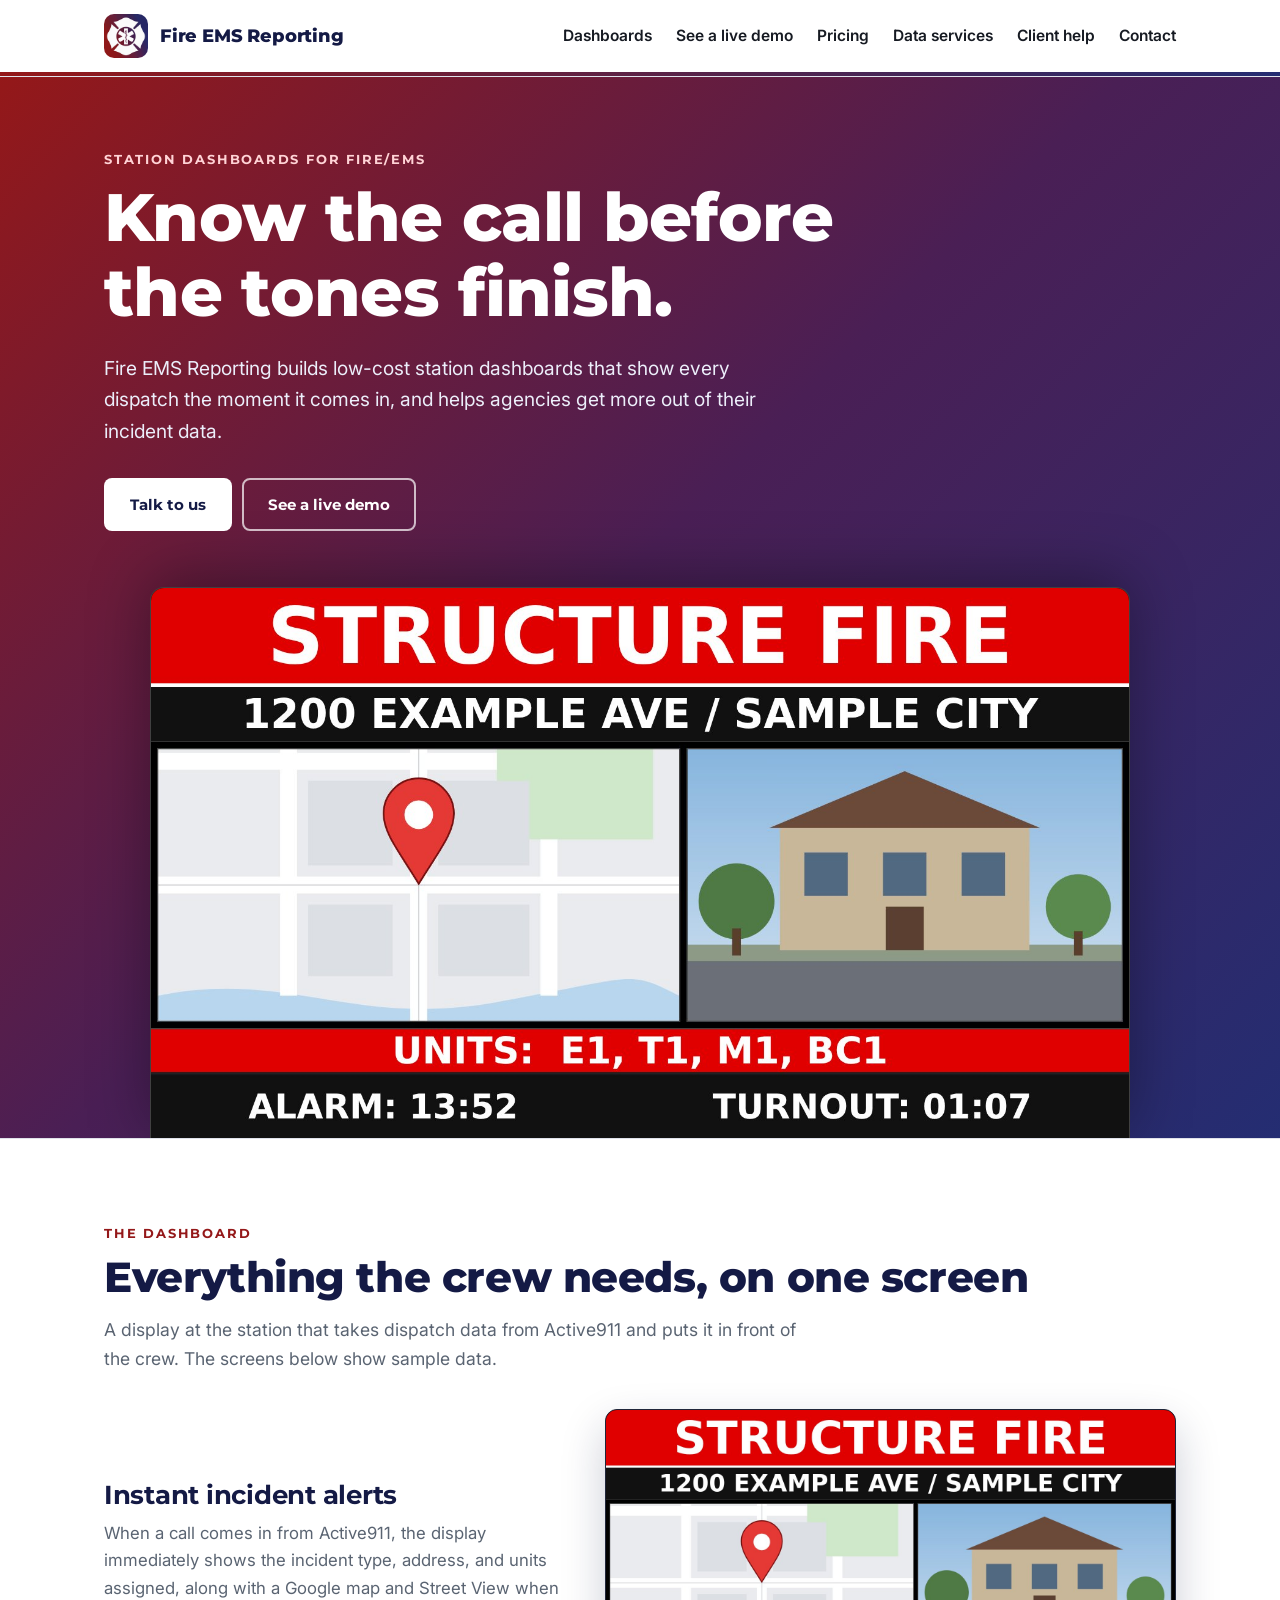
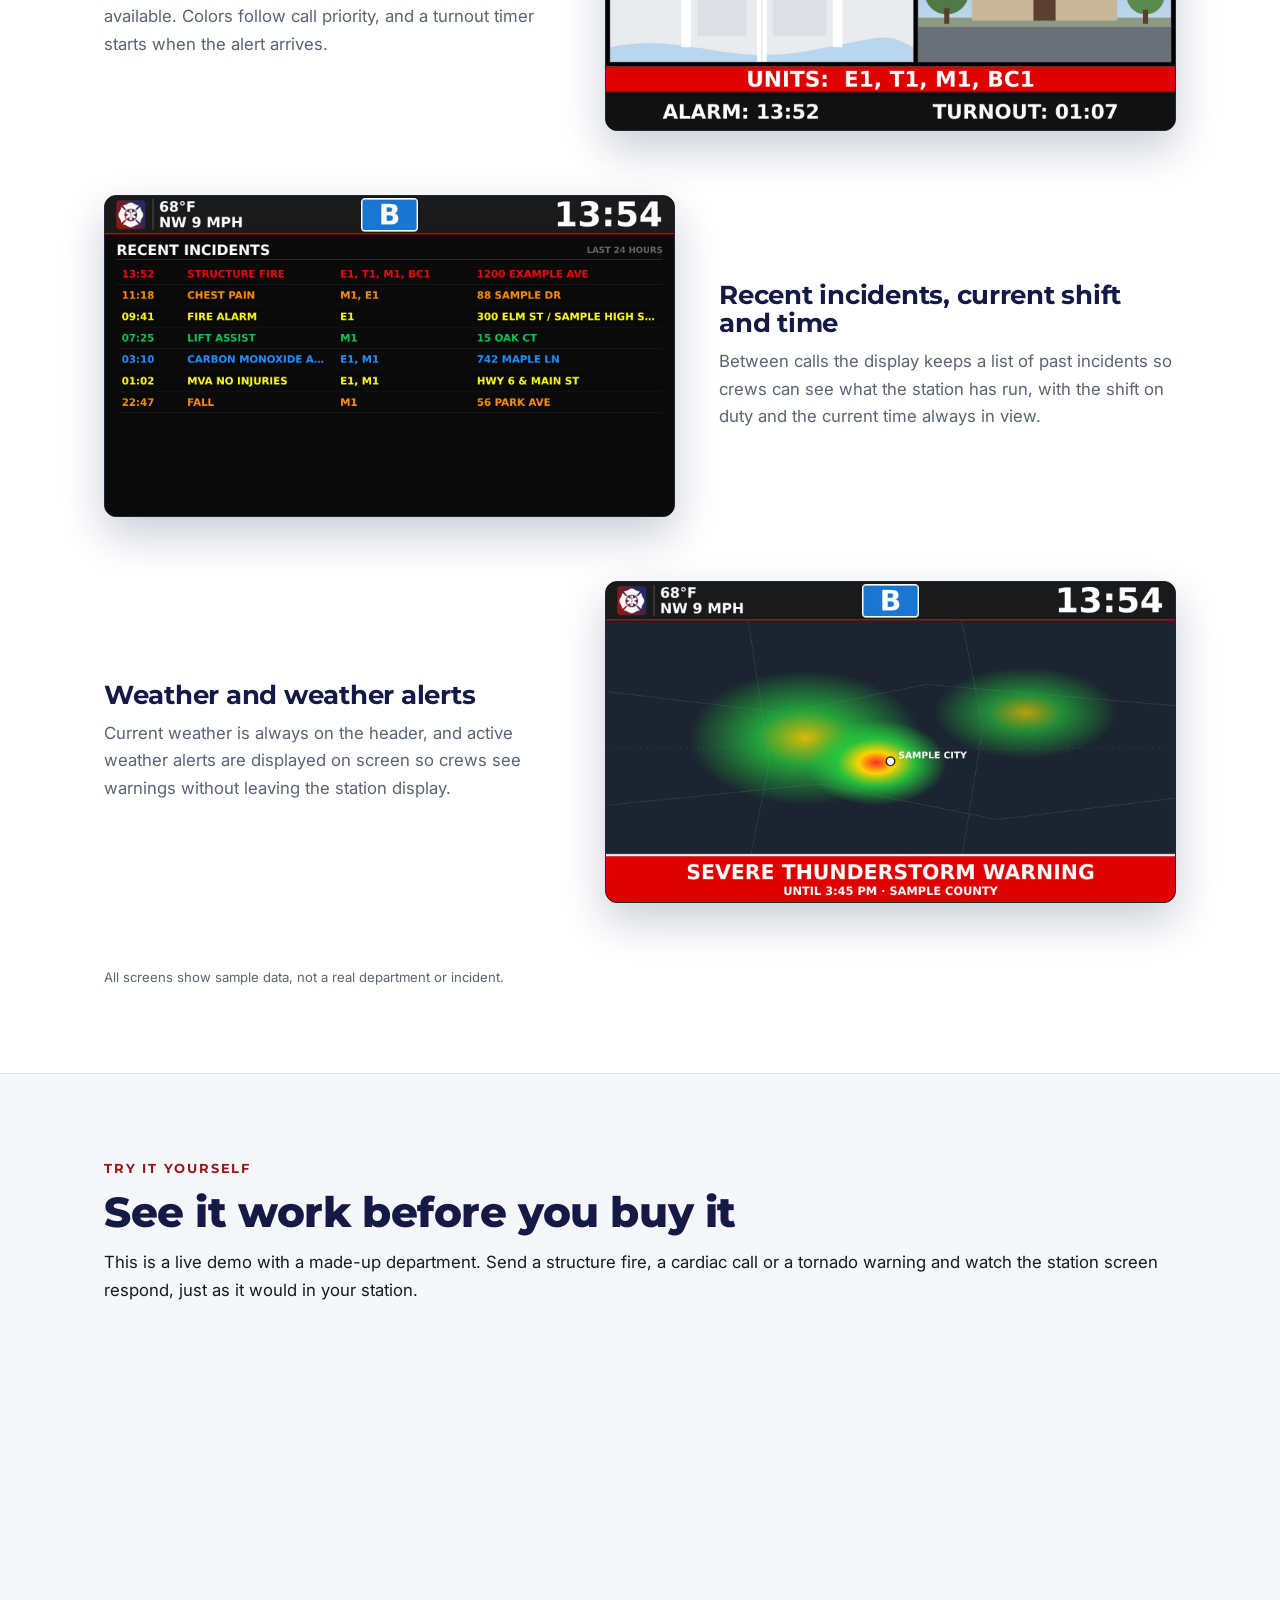
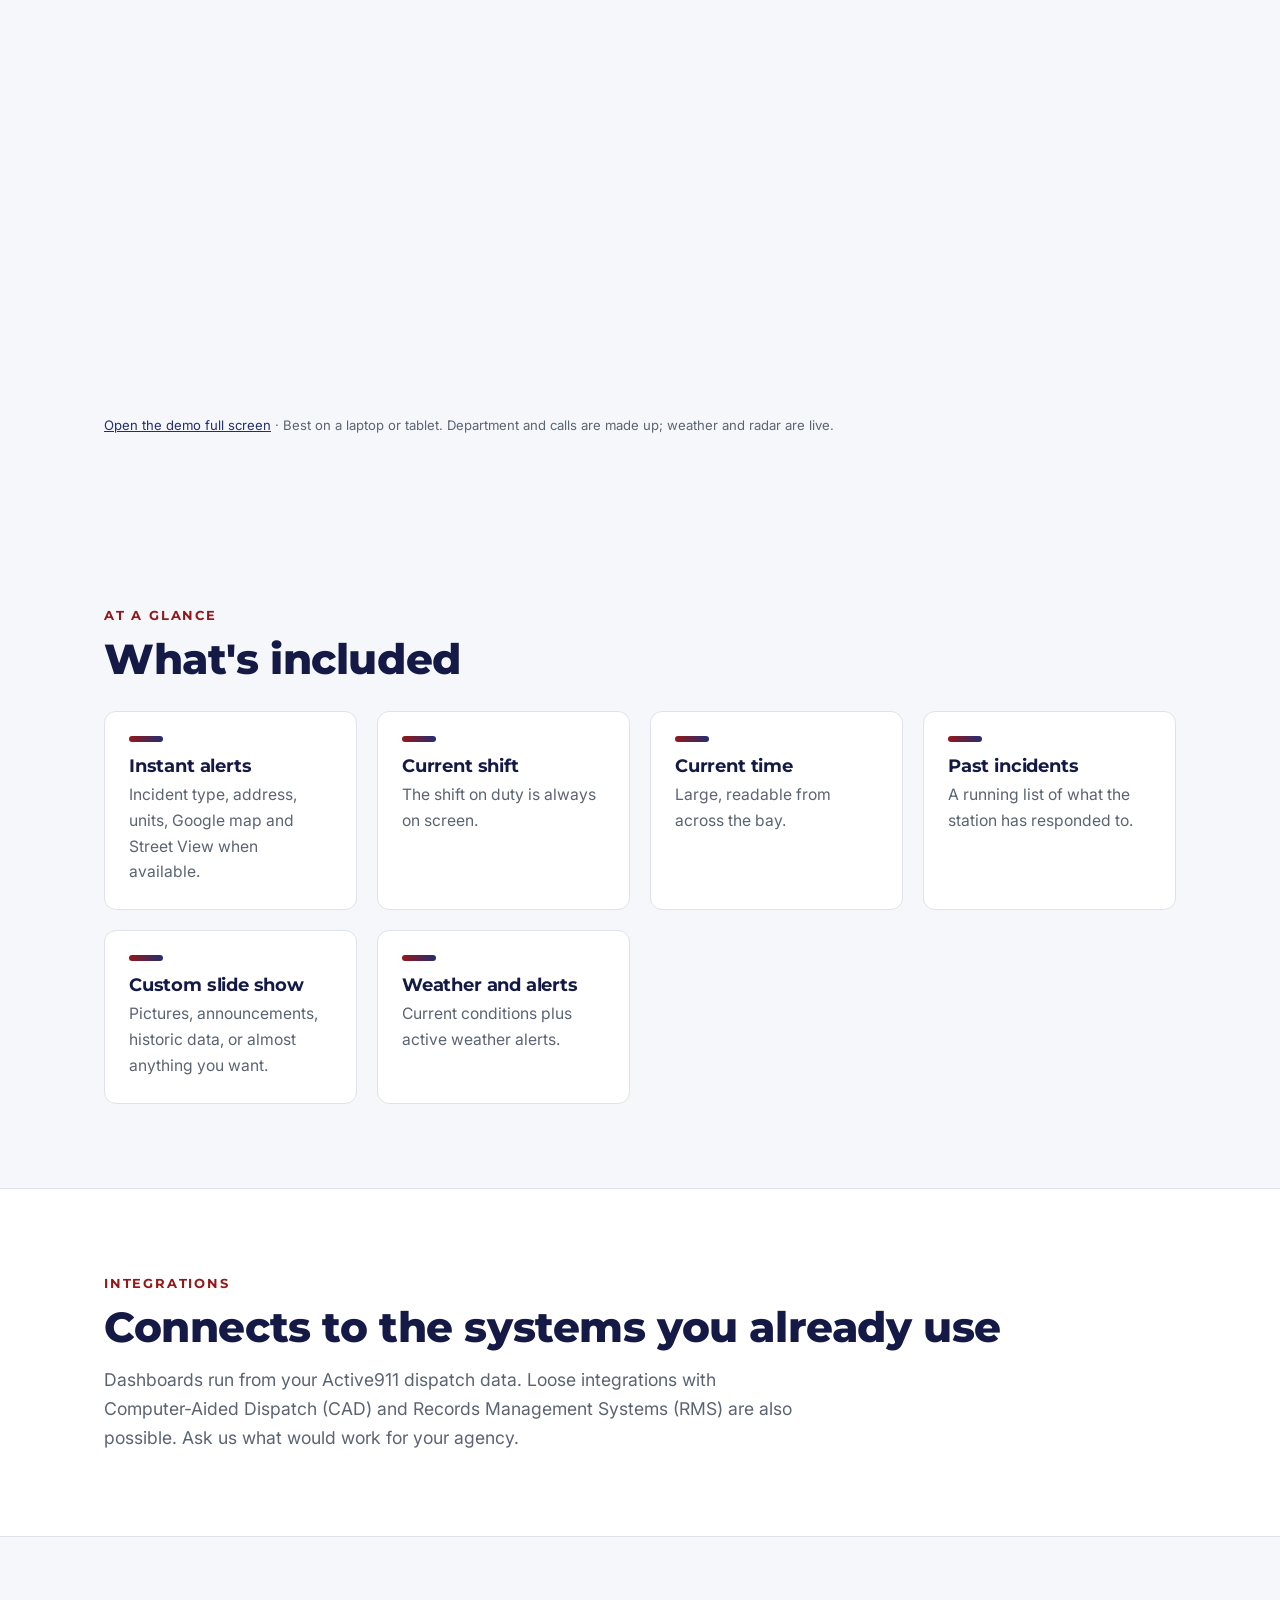
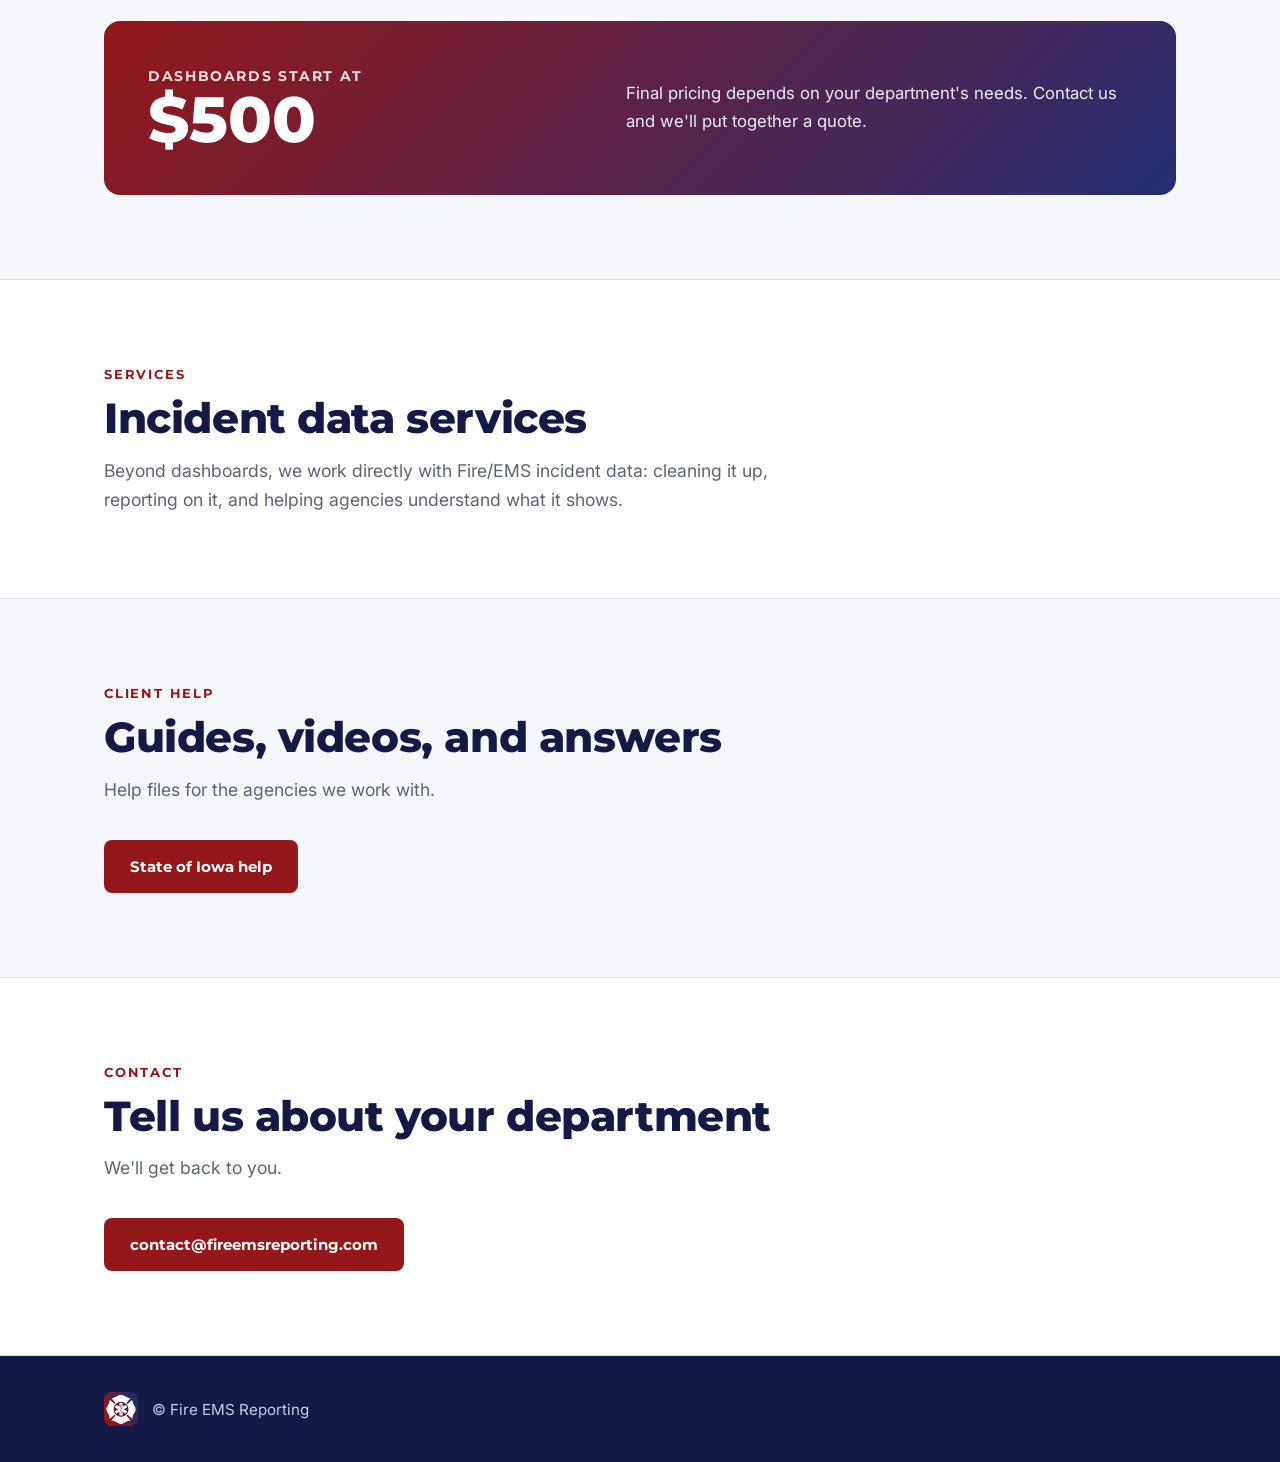
==== commit 781d30e1: "updated to add demo" ====
--- a/index.html
+++ b/index.html
@@ -2,7 +2,7 @@
 <html lang="en">
 <head>
 <meta charset="UTF-8">
-<!-- FER Website v1.5_20261020_1115 -->
+<!-- FER Website v1.7_20261024_1925 -->
 <meta name="viewport" content="width=device-width, initial-scale=1">
 <title>Fire EMS Reporting | Station dashboards and incident data services</title>
 <meta name="description" content="Low-cost live dispatch dashboards for fire stations, plus incident data services for Fire/EMS agencies.">
@@ -16,7 +16,7 @@
 <body>
 <header class="site"><div class="wrap">
   <a class="brand" href="/"><img src="assets/icon-128.png" alt="" width="44" height="44"><span>Fire EMS Reporting</span></a>
-  <nav><a href="#dashboards">Dashboards</a><a href="#pricing">Pricing</a><a href="#services">Data services</a><a href="#clients">Client help</a><a href="#contact">Contact</a></nav>
+  <nav><a href="#dashboards">Dashboards</a><a href="https://dashboards.fireemsreporting.com/demo/" target="_blank" rel="noopener">See a live demo</a><a href="#pricing">Pricing</a><a href="#services">Data services</a><a href="#clients">Client help</a><a href="#contact">Contact</a></nav>
 </div></header>
 
 <main>
@@ -24,7 +24,7 @@
   <div class="eyebrow">Station dashboards for Fire/EMS</div>
   <h1>Know the call before the tones finish.</h1>
   <p>Fire EMS Reporting builds low-cost station dashboards that show every dispatch the moment it comes in, and helps agencies get more out of their incident data.</p>
-  <a class="btn" href="#contact">Talk to us</a><a class="btn alt" href="#dashboards">See the dashboard</a>
+  <a class="btn" href="#contact">Talk to us</a><a class="btn alt" href="https://dashboards.fireemsreporting.com/demo/" target="_blank" rel="noopener">See a live demo</a>
   <div class="shot-hero"><img src="assets/screens/alert.jpg" alt="Dashboard alert screen showing a structure fire with map, street view, units and turnout timer" width="1600" height="900"></div>
 </div></section>
 
@@ -46,6 +46,15 @@
     <div><div class="shot"><img src="assets/screens/weather.jpg" alt="Weather radar with a severe weather warning banner" loading="lazy" width="1600" height="900"></div></div>
   </div>
   <p class="cap">All screens show sample data, not a real department or incident.</p>
+</div></section>
+
+<section id="demo"><div class="wrap">
+  <div class="eyebrow">Try it yourself</div>
+  <h2>See it work before you buy it</h2>
+  <p>This is a live demo with a made-up department. Send a structure fire, a cardiac call or a tornado warning and watch the station screen respond, just as it would in your station.</p>
+  <div class="demo-frame"><iframe src="https://dashboards.fireemsreporting.com/demo/" style="width:100%;aspect-ratio:16/10;border:0;border-radius:10px" loading="lazy" allow="fullscreen" title="Fire EMS Reporting live demo"></iframe></div>
+  <p class="cap"><a href="https://dashboards.fireemsreporting.com/demo/" target="_blank" rel="noopener">Open the demo full screen</a> &middot; Best on a laptop or tablet. Department and calls are made up; weather and radar are live.</p>
+  <a class="btn demo-btn" href="https://dashboards.fireemsreporting.com/demo/" target="_blank" rel="noopener">See a live demo</a>
 </div></section>
 
 <section><div class="wrap">
--- a/style.css
+++ b/style.css
@@ -71,3 +71,8 @@
  section{padding:56px 0}.hero{padding-top:48px}
  .btn.alt{margin:12px 0 0}.pricing{padding:30px}.pricing .amt{font-size:3.2rem}
 }
+
+/* v1.7_20261024_1925 demo section */
+.demo-frame{margin:22px 0 8px}
+.demo-btn{display:none}
+@media (max-width:640px){.demo-frame{display:none}.demo-btn{display:inline-block;margin-top:14px}}
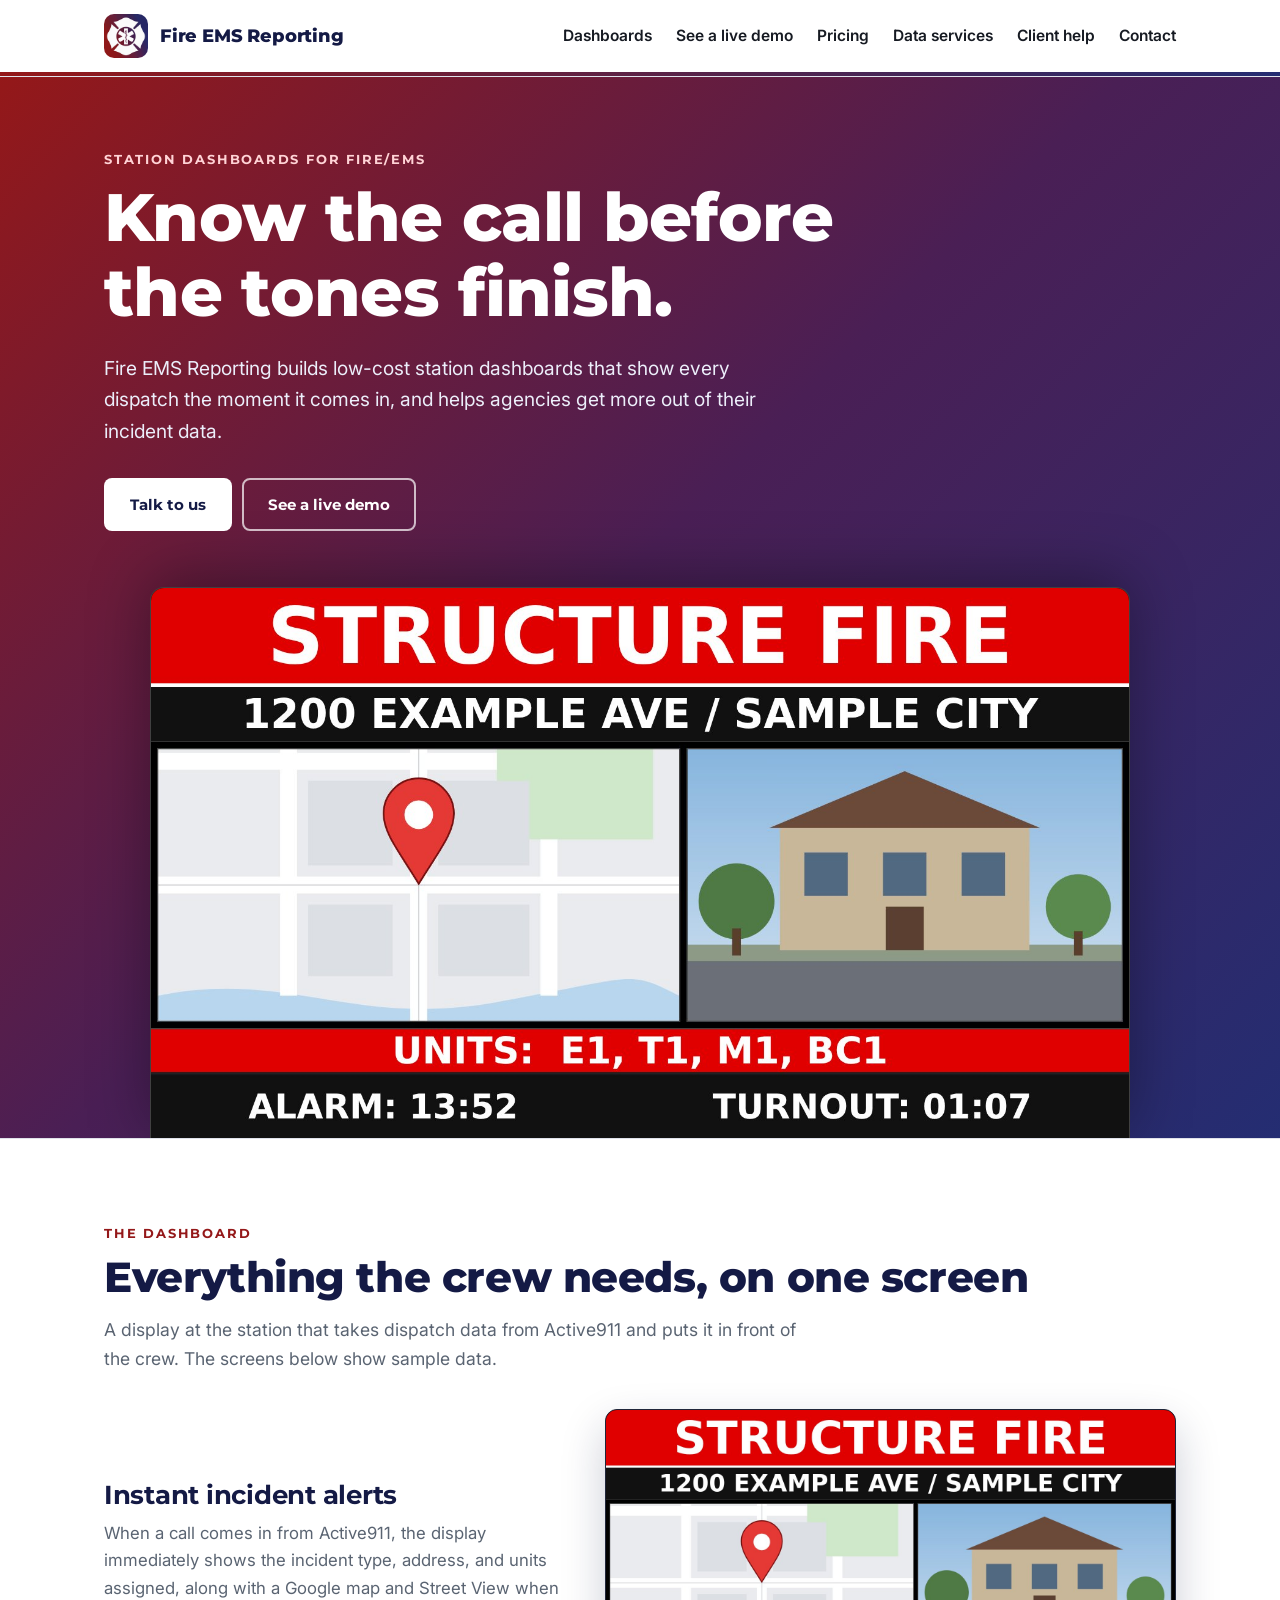
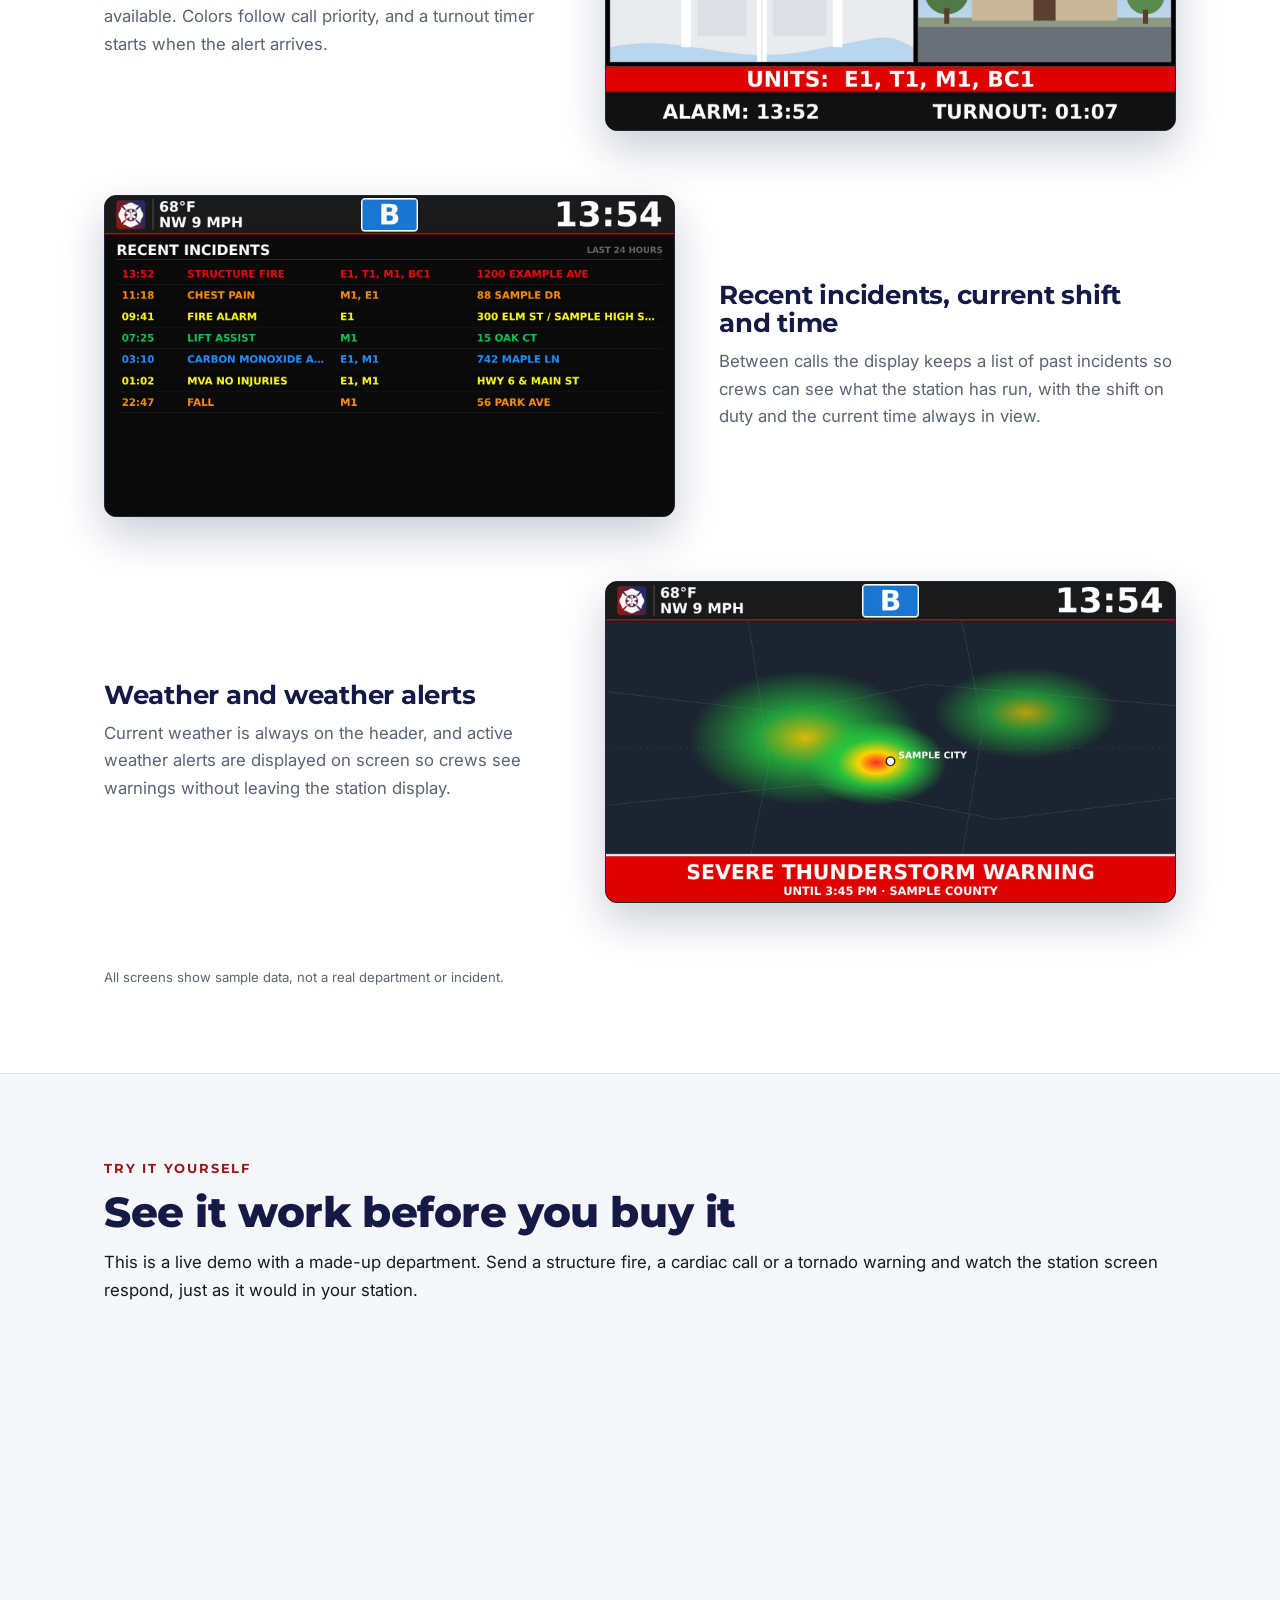
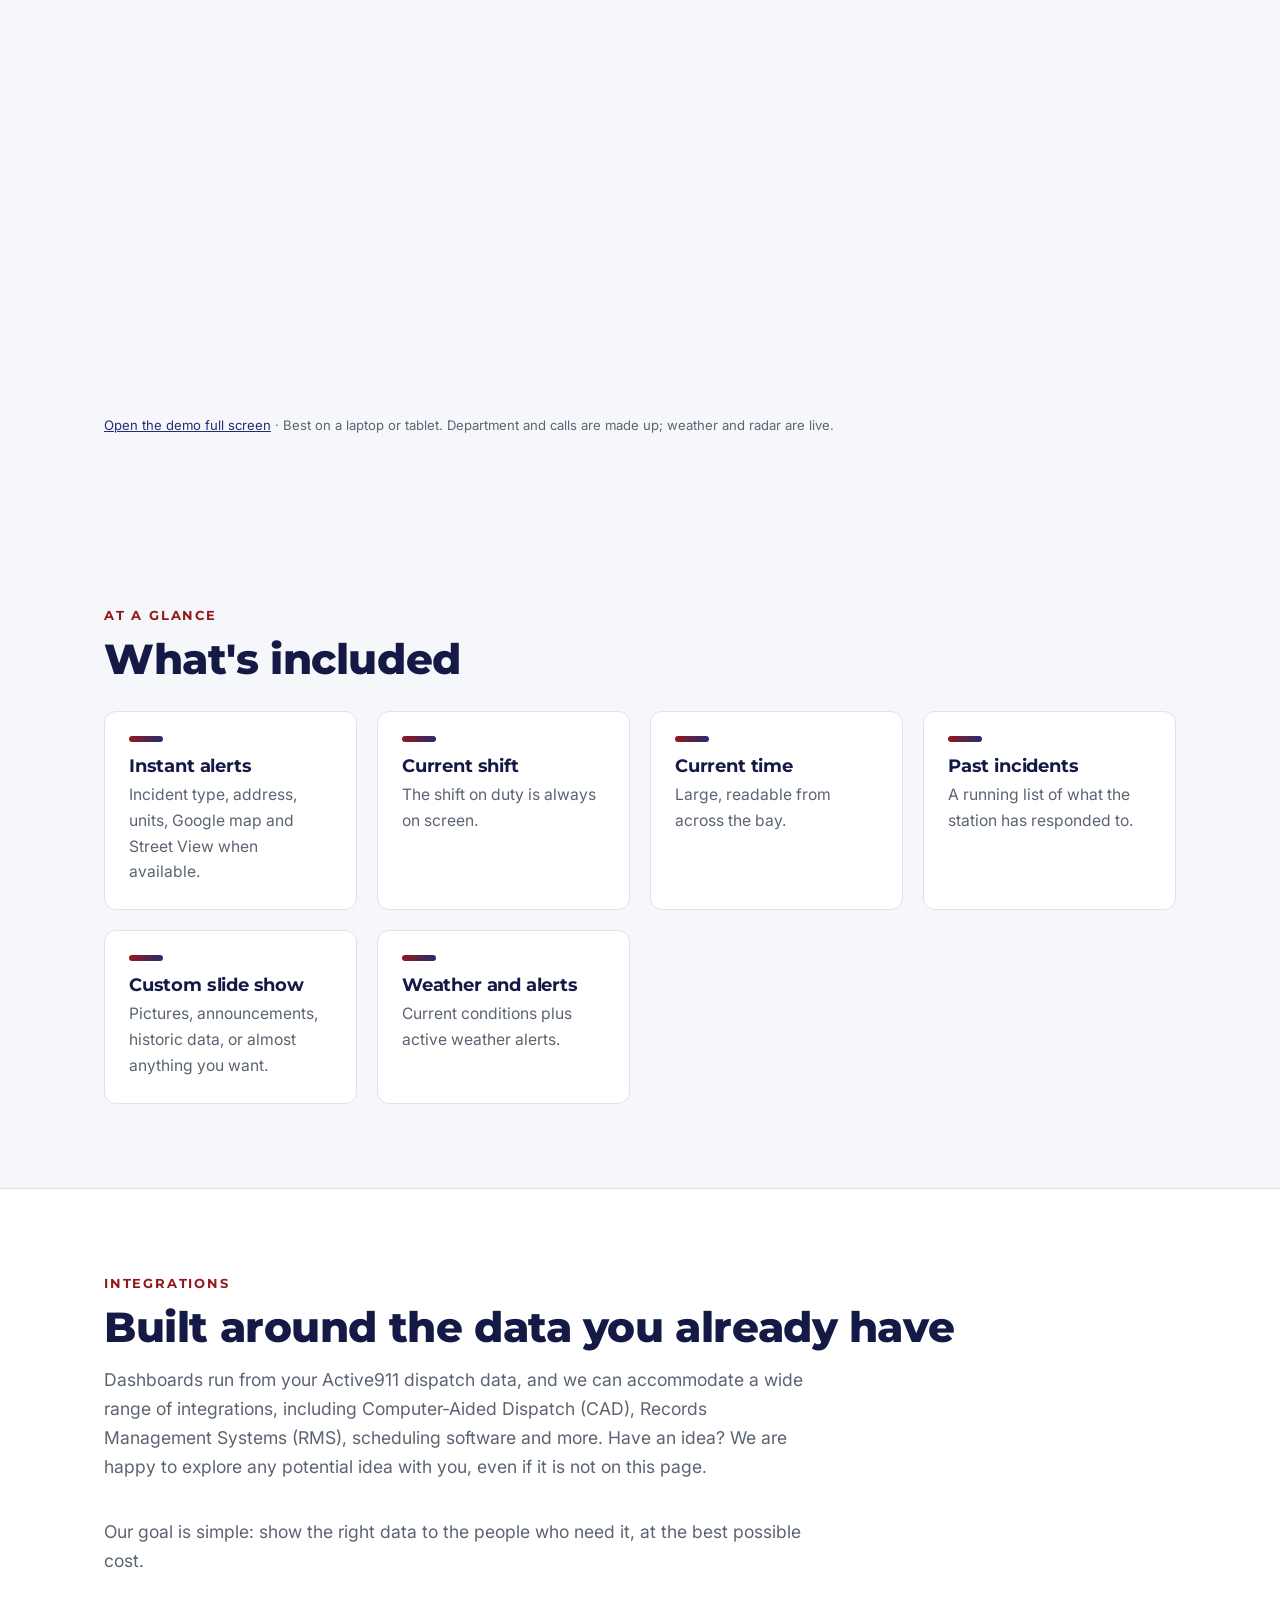
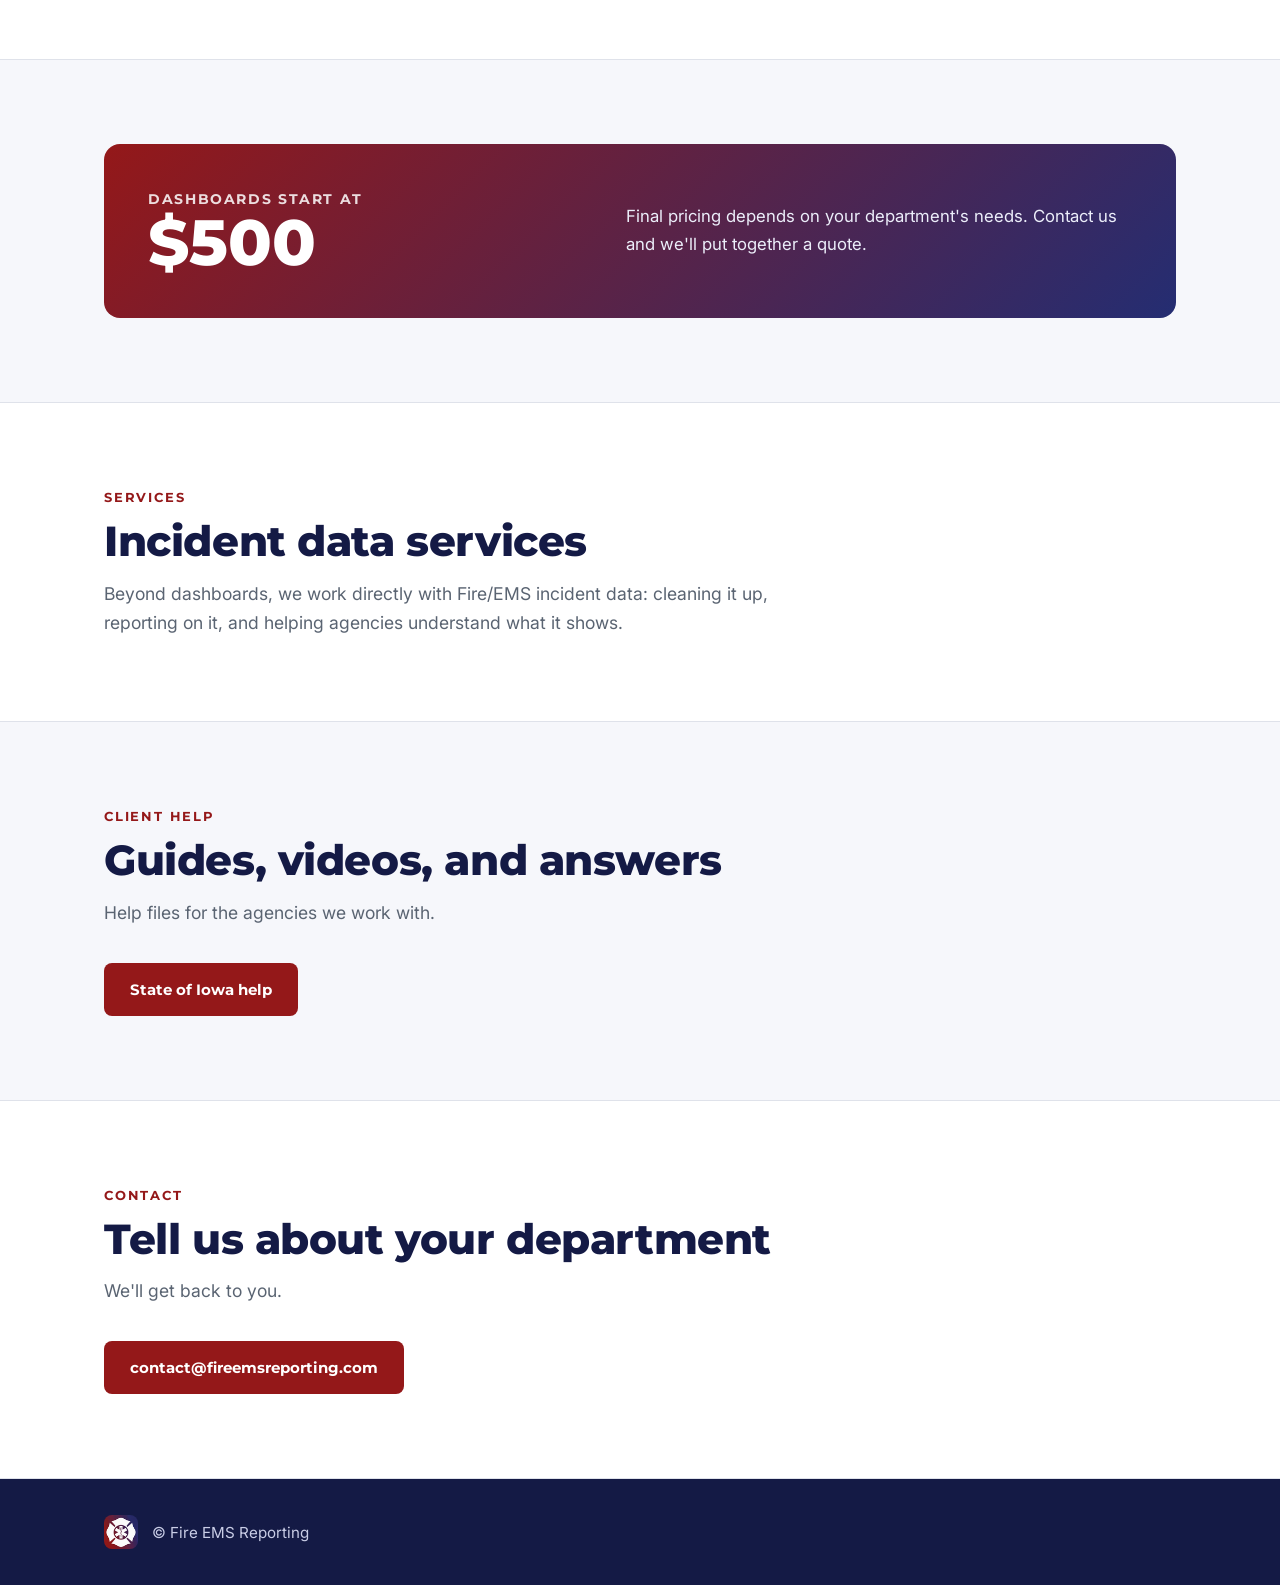
==== commit 9fffc00b: "updated to show demos" ====
--- a/index.html
+++ b/index.html
@@ -2,9 +2,9 @@
 <html lang="en">
 <head>
 <meta charset="UTF-8">
-<!-- FER Website v1.7_20261024_1925 -->
+<!-- FER Website v1.9_20261027_1130 -->
 <meta name="viewport" content="width=device-width, initial-scale=1">
-<title>Fire EMS Reporting | Station dashboards and incident data services</title>
+<title>Fire EMS Reporting | Station dashboards and incident data services | v1.9_20261027_1130</title>
 <meta name="description" content="Low-cost live dispatch dashboards for fire stations, plus incident data services for Fire/EMS agencies.">
 <link rel="icon" type="image/png" href="assets/favicon.png">
 <link rel="apple-touch-icon" href="assets/apple-touch-icon.png">
@@ -72,8 +72,9 @@
 
 <section class="alt"><div class="wrap">
   <div class="eyebrow">Integrations</div>
-  <h2>Connects to the systems you already use</h2>
-  <p class="lede" style="margin-bottom:0">Dashboards run from your Active911 dispatch data. Loose integrations with Computer-Aided Dispatch (CAD) and Records Management Systems (RMS) are also possible. Ask us what would work for your agency.</p>
+  <h2>Built around the data you already have</h2>
+  <p class="lede">Dashboards run from your Active911 dispatch data, and we can accommodate a wide range of integrations, including Computer-Aided Dispatch (CAD), Records Management Systems (RMS), scheduling software and more. Have an idea? We are happy to explore any potential idea with you, even if it is not on this page.</p>
+  <p class="lede" style="margin-bottom:0">Our goal is simple: show the right data to the people who need it, at the best possible cost.</p>
 </div></section>
 
 <section id="pricing"><div class="wrap">
--- a/style.css
+++ b/style.css
@@ -1,4 +1,4 @@
-/* FER Website v1.5_20261020_1115 */
+/* FER Website v1.9_20261027_1130 */
 :root{--red:#941819;--red2:#b52024;--navy:#242d72;--navy-d:#141a45;--ink:#161a22;--steel:#5a6472;--line:#dfe2ea;--bg:#f6f7fb;--white:#fff;--amber:#FF8C00}
 *{box-sizing:border-box;margin:0;padding:0}
 html{scroll-behavior:smooth}
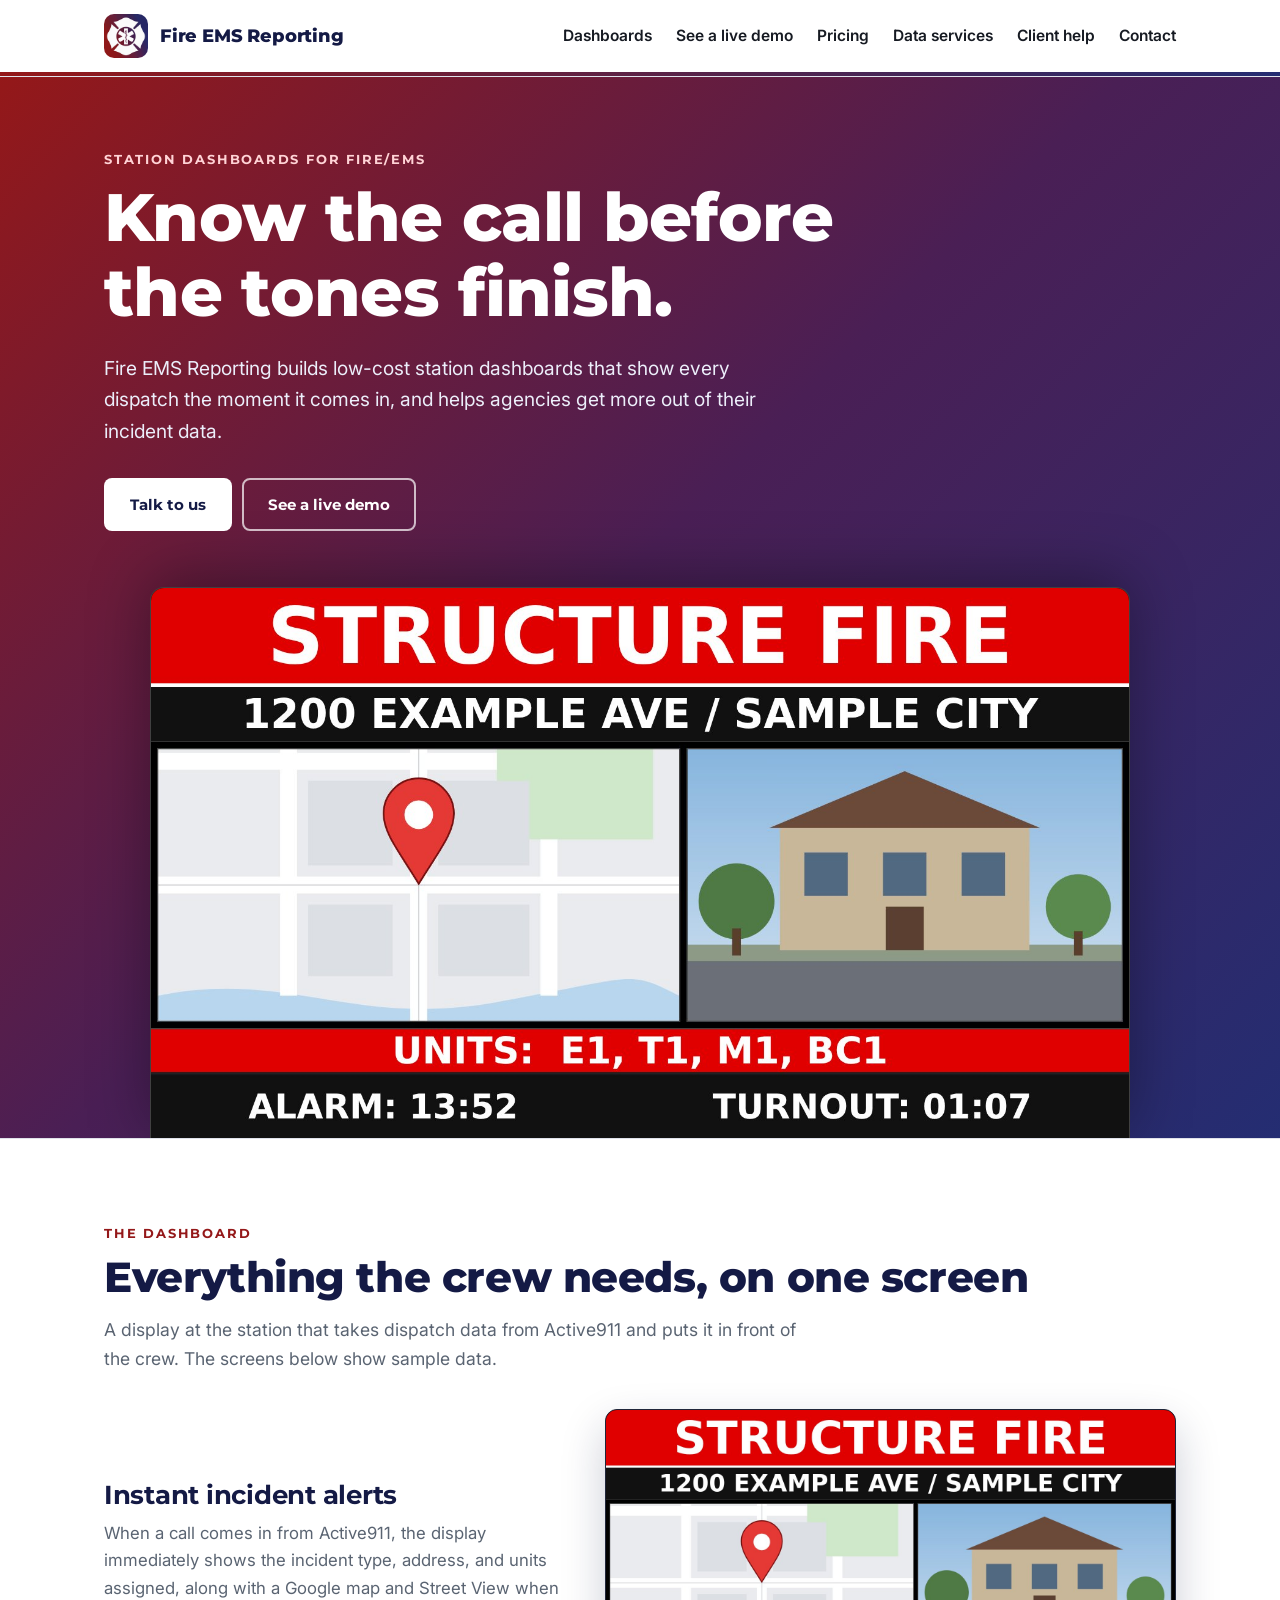
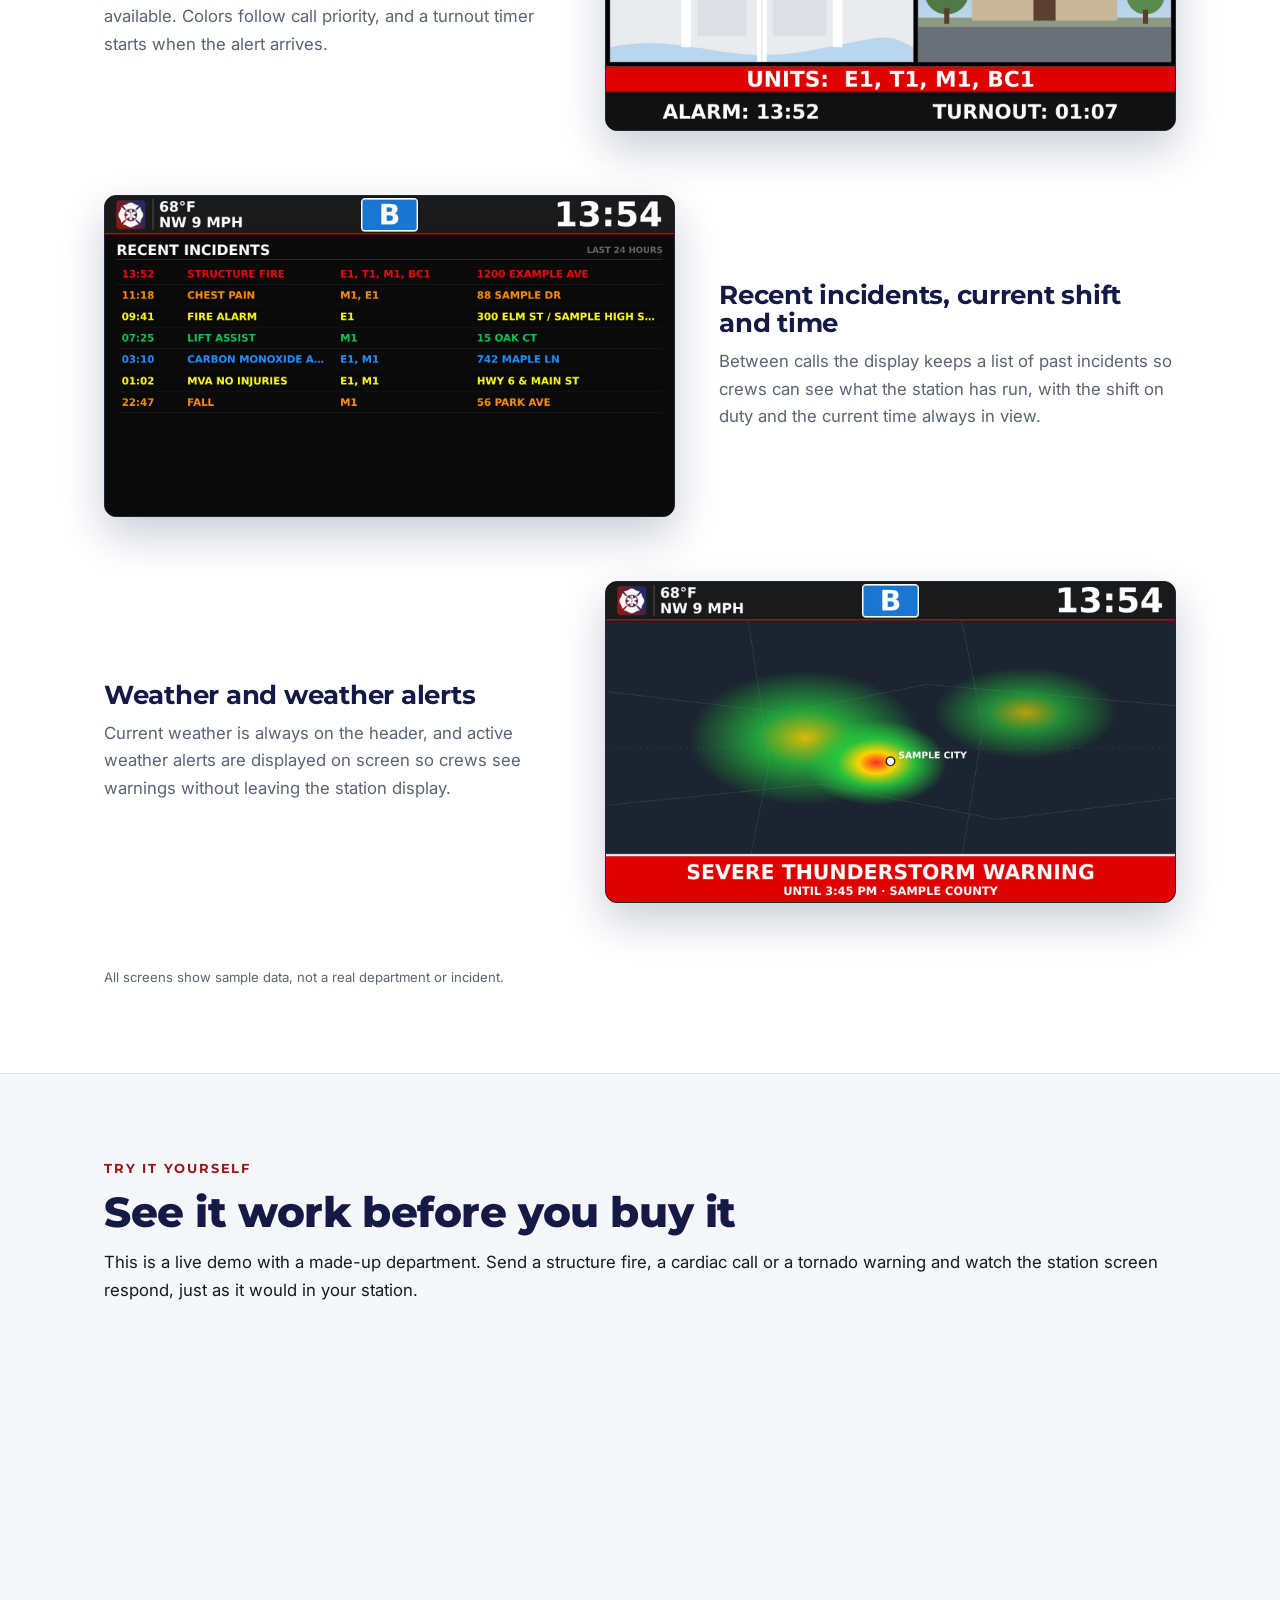
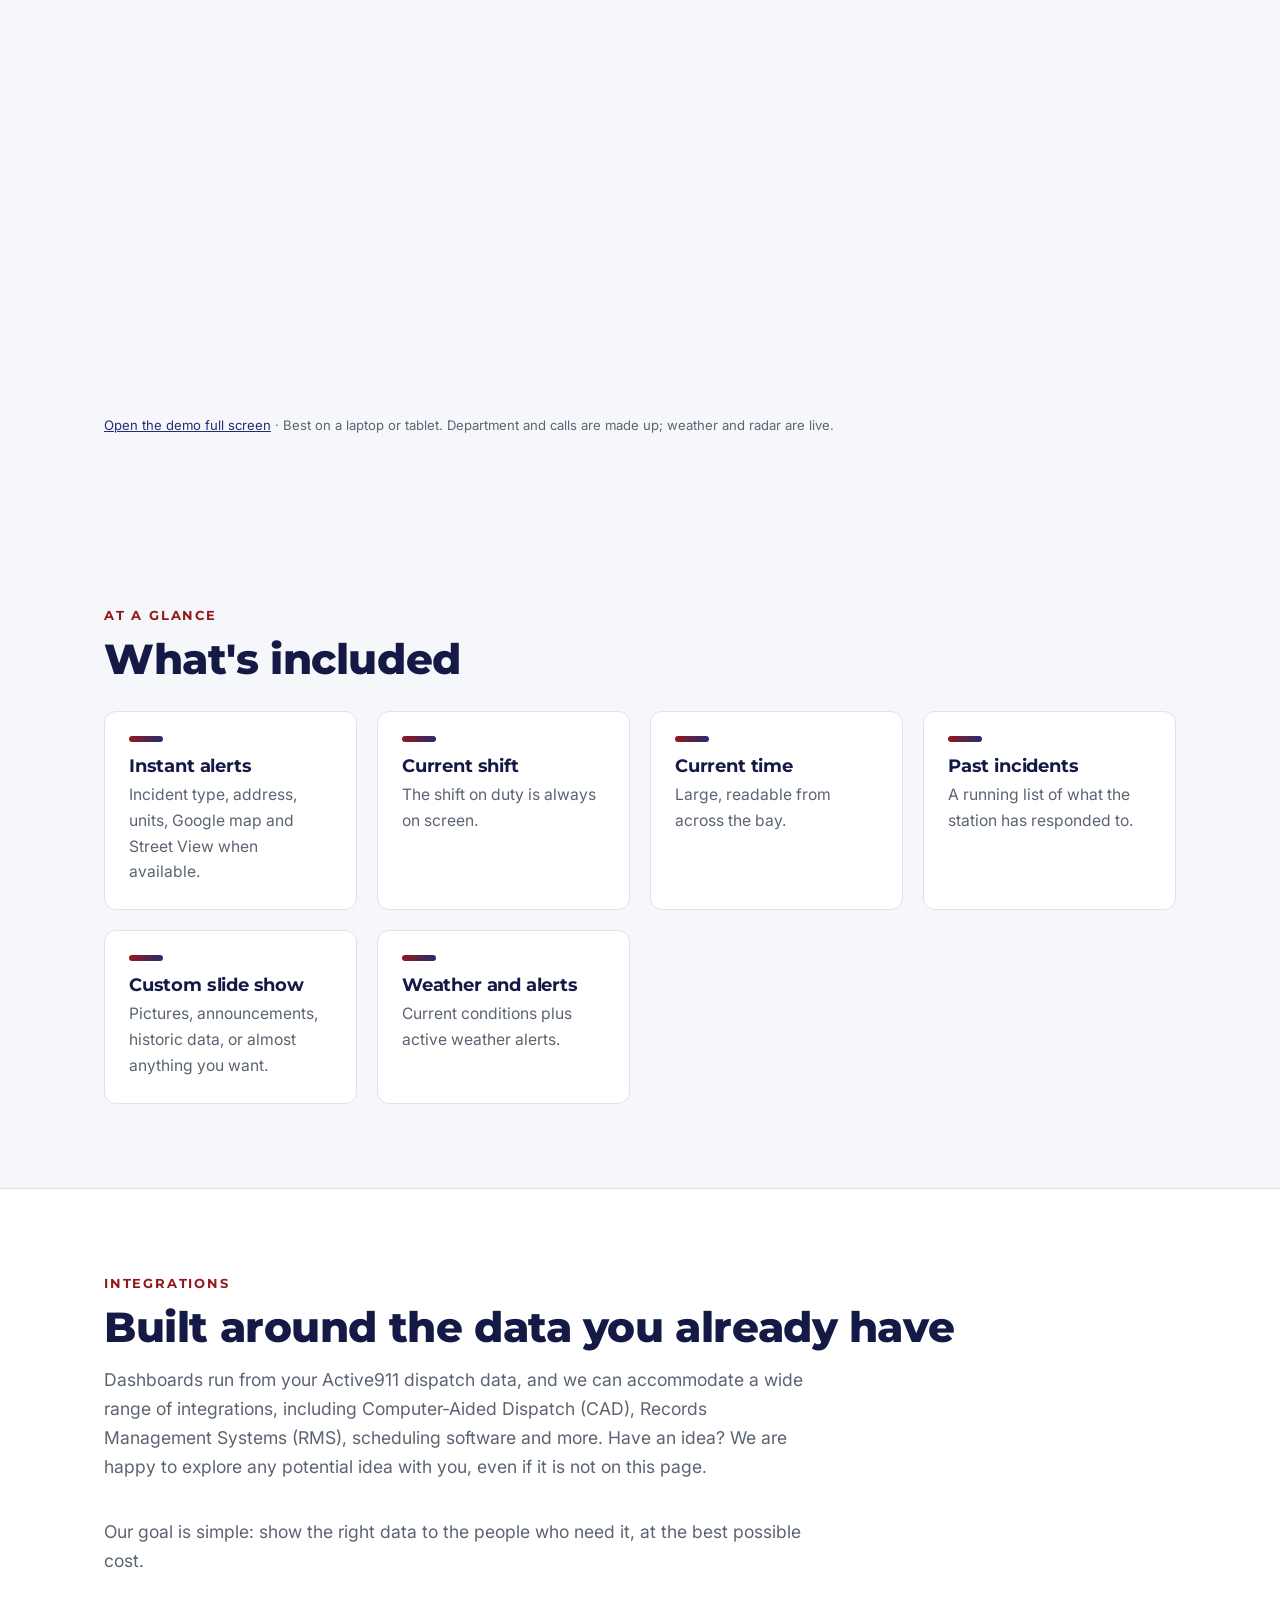
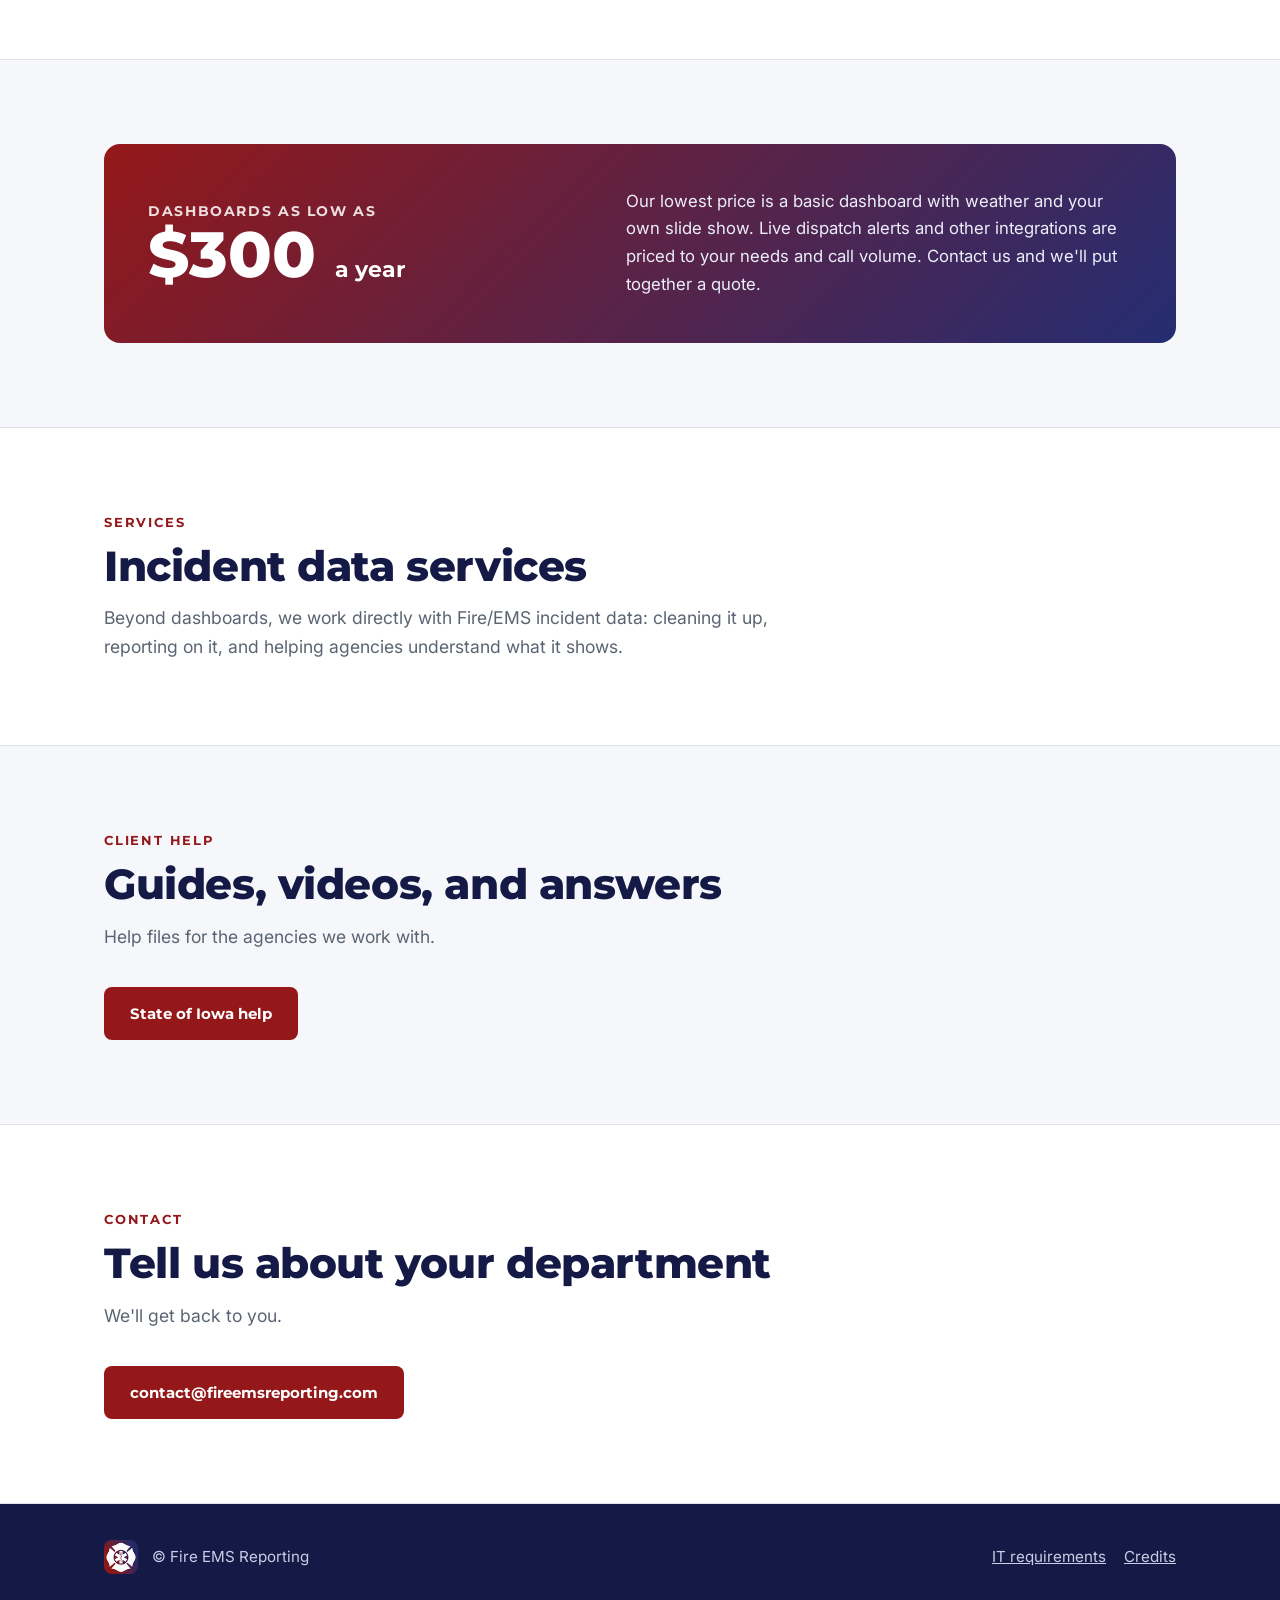
==== commit 91791cc2: "v1.10”" ====
--- a/index.html
+++ b/index.html
@@ -2,10 +2,18 @@
 <html lang="en">
 <head>
 <meta charset="UTF-8">
-<!-- FER Website v1.9_20261027_1130 -->
+<!-- FER Website v1.10_20261104_1555 -->
 <meta name="viewport" content="width=device-width, initial-scale=1">
-<title>Fire EMS Reporting | Station dashboards and incident data services | v1.9_20261027_1130</title>
+<title>Fire EMS Reporting | Station dashboards and incident data services | v1.10_20261104_1555</title>
 <meta name="description" content="Low-cost live dispatch dashboards for fire stations, plus incident data services for Fire/EMS agencies.">
+<link rel="canonical" href="https://fireemsreporting.com/">
+<meta property="og:type" content="website">
+<meta property="og:site_name" content="Fire EMS Reporting">
+<meta property="og:title" content="Fire EMS Reporting | Station dashboards and incident data services">
+<meta property="og:description" content="Low-cost live dispatch dashboards for fire stations, plus incident data services for Fire/EMS agencies.">
+<meta property="og:url" content="https://fireemsreporting.com/">
+<meta property="og:image" content="https://fireemsreporting.com/assets/screens/alert.jpg">
+<meta name="twitter:card" content="summary_large_image">
 <link rel="icon" type="image/png" href="assets/favicon.png">
 <link rel="apple-touch-icon" href="assets/apple-touch-icon.png">
 <link rel="preconnect" href="https://fonts.googleapis.com">
@@ -79,8 +87,8 @@
 
 <section id="pricing"><div class="wrap">
   <div class="pricing">
-    <div><div class="from">Dashboards start at</div><div class="amt">$500</div></div>
-    <p>Final pricing depends on your department's needs. Contact us and we'll put together a quote.</p>
+    <div><div class="from">Dashboards as low as</div><div class="amt">$300 <span style="font-size:1.4rem;font-weight:700">a year</span></div></div>
+    <p>Our lowest price is a basic dashboard with weather and your own slide show. Live dispatch alerts and other integrations are priced to your needs and call volume. Contact us and we'll put together a quote.</p>
   </div>
 </div></section>
 
@@ -105,6 +113,6 @@
 </div></section>
 </main>
 
-<footer><div class="wrap"><img src="assets/favicon.png" alt=""><span>&copy; Fire EMS Reporting</span></div></footer>
+<footer><div class="wrap"><img src="assets/favicon.png" alt=""><span>&copy; Fire EMS Reporting</span><span class="flinks"><a href="requirements/">IT requirements</a><a href="credits/">Credits</a></span></div></footer>
 </body>
 </html>
--- a/style.css
+++ b/style.css
@@ -1,4 +1,4 @@
-/* FER Website v1.9_20261027_1130 */
+/* FER Website v1.10_20261104_1555 */
 :root{--red:#941819;--red2:#b52024;--navy:#242d72;--navy-d:#141a45;--ink:#161a22;--steel:#5a6472;--line:#dfe2ea;--bg:#f6f7fb;--white:#fff;--amber:#FF8C00}
 *{box-sizing:border-box;margin:0;padding:0}
 html{scroll-behavior:smooth}
@@ -76,3 +76,15 @@
 .demo-frame{margin:22px 0 8px}
 .demo-btn{display:none}
 @media (max-width:640px){.demo-frame{display:none}.demo-btn{display:inline-block;margin-top:14px}}
+
+/* v1.10 footer links, requirements and credits pages */
+footer .flinks{margin-left:auto;display:flex;gap:18px;flex-wrap:wrap}
+footer .flinks a{color:#c9cde6}
+footer .flinks a:hover{color:#fff}
+.prose{max-width:760px}
+.prose h2{font-size:1.5rem;margin:34px 0 10px}
+.prose h2:first-child{margin-top:0}
+.prose ul{margin:0 0 14px 22px;color:var(--steel)}
+.prose li{margin-bottom:6px}
+.prose p{color:var(--steel);margin-bottom:12px}
+.vid .frame.soon{font-weight:600}
